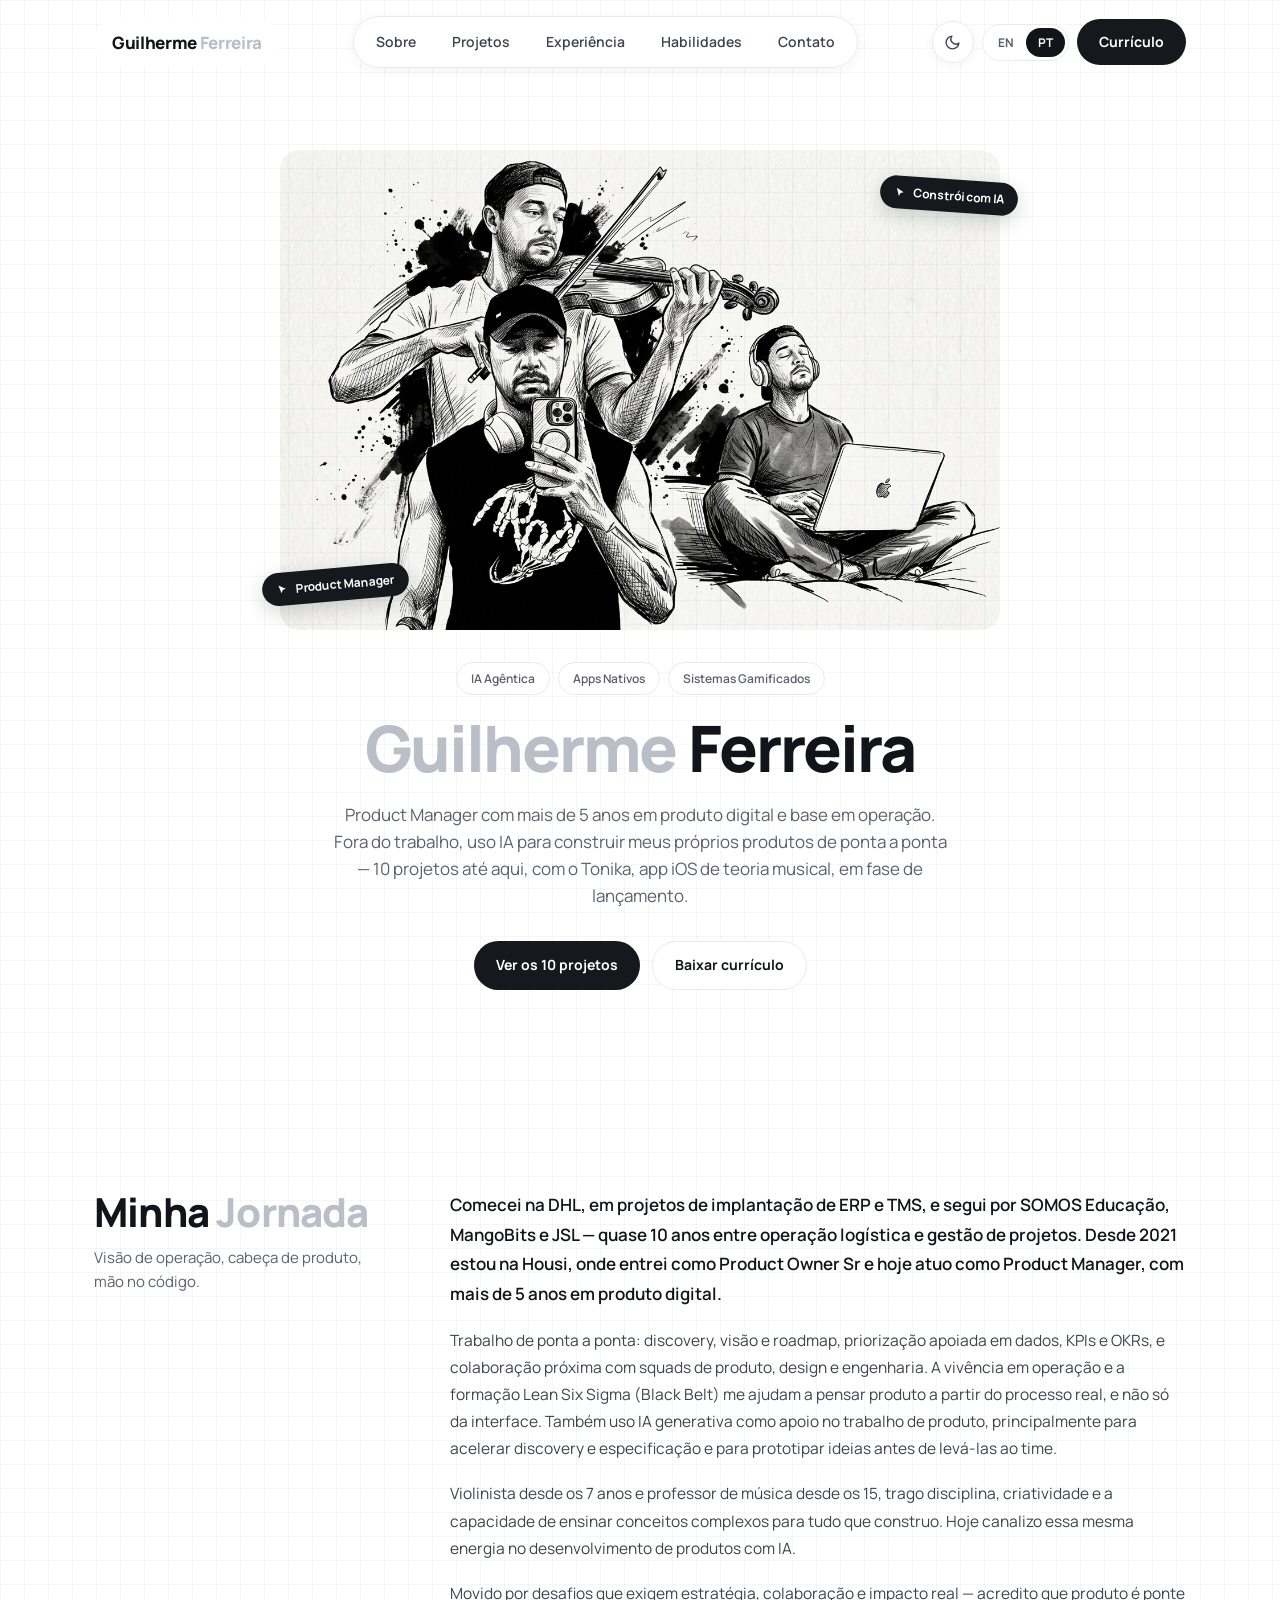
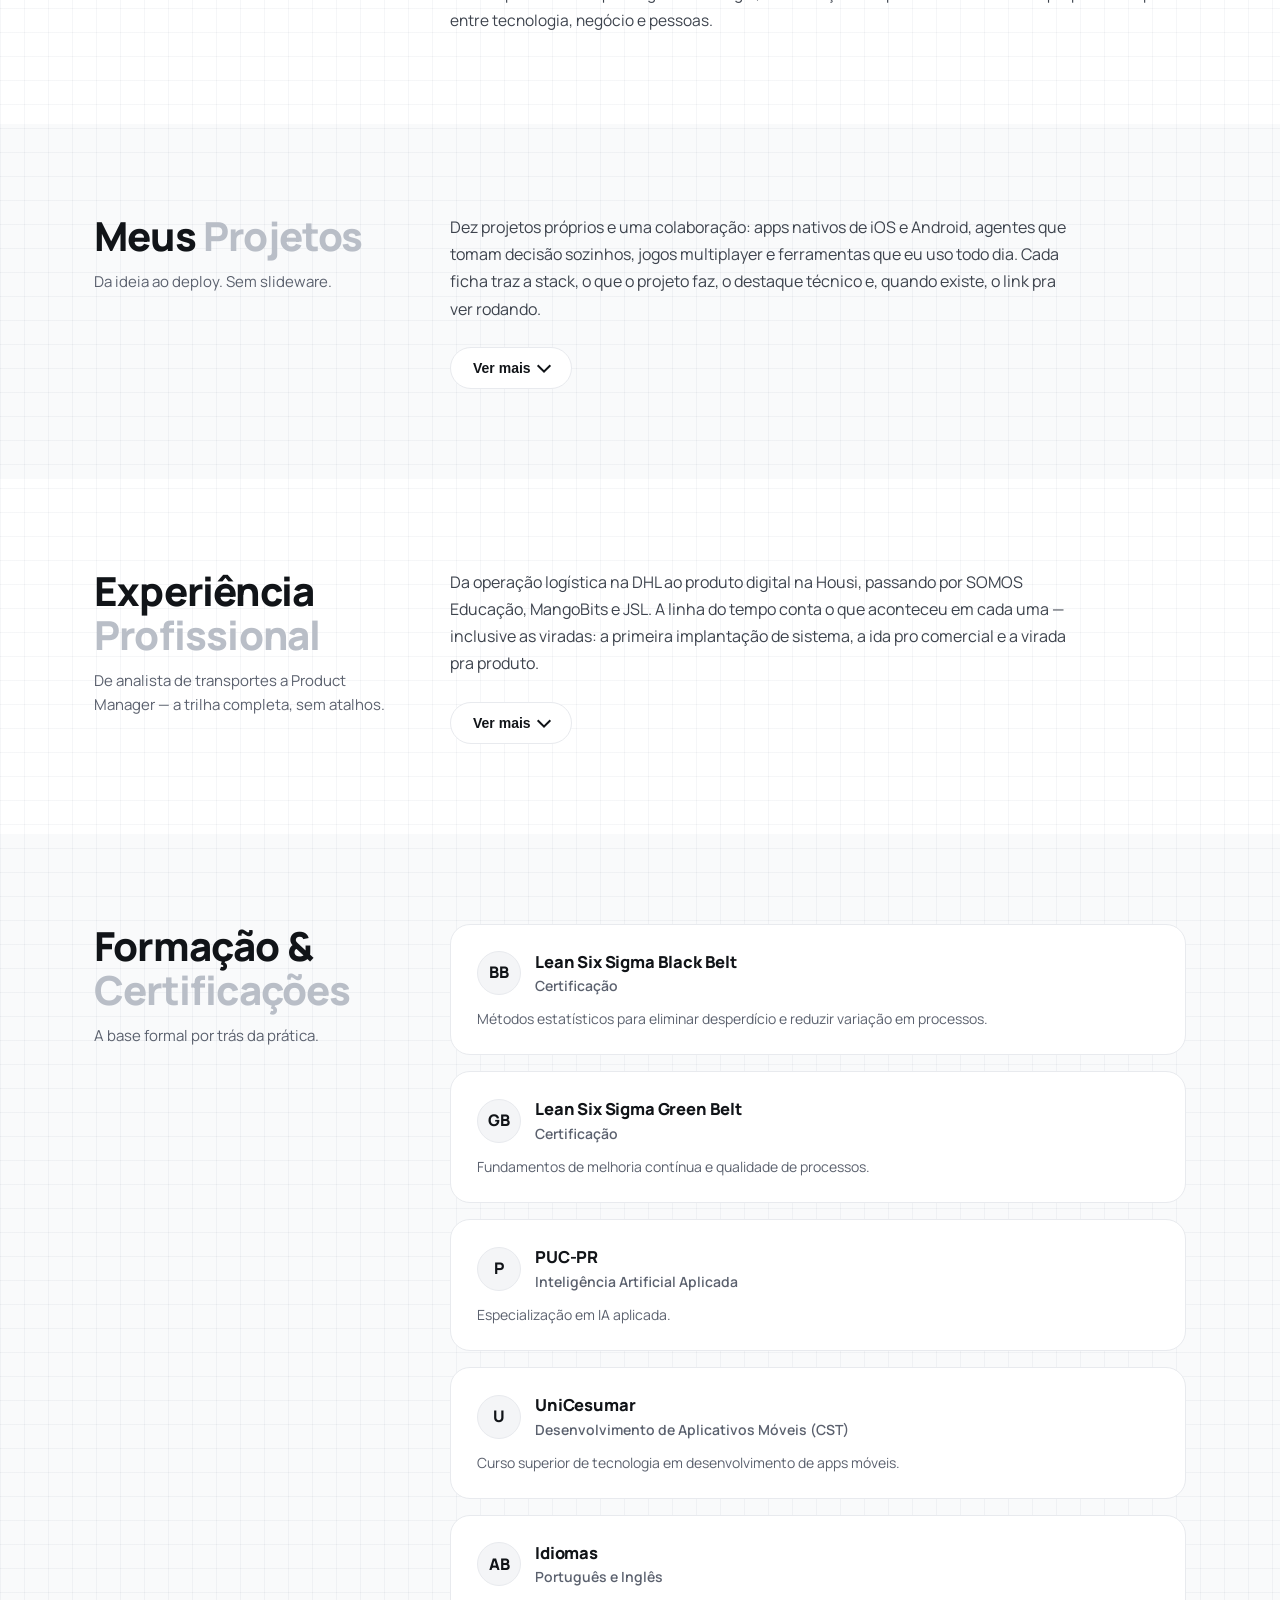
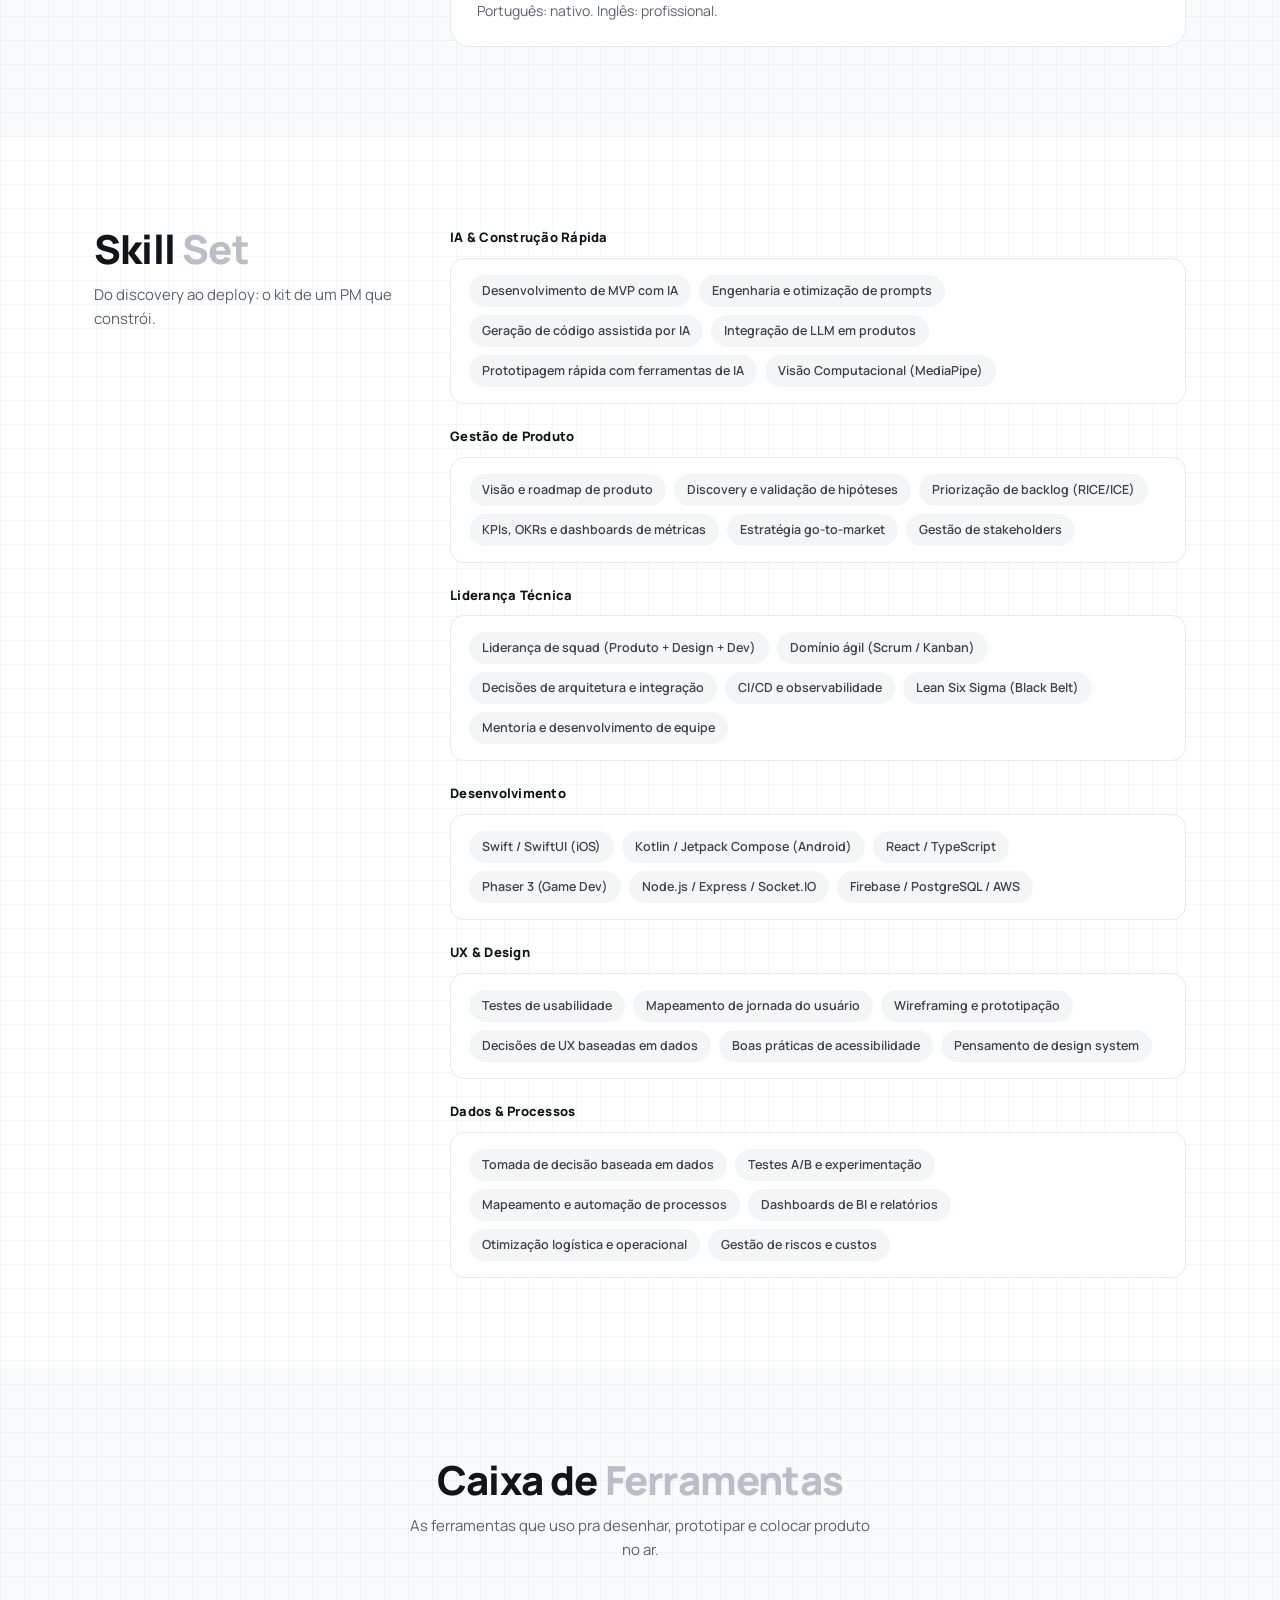
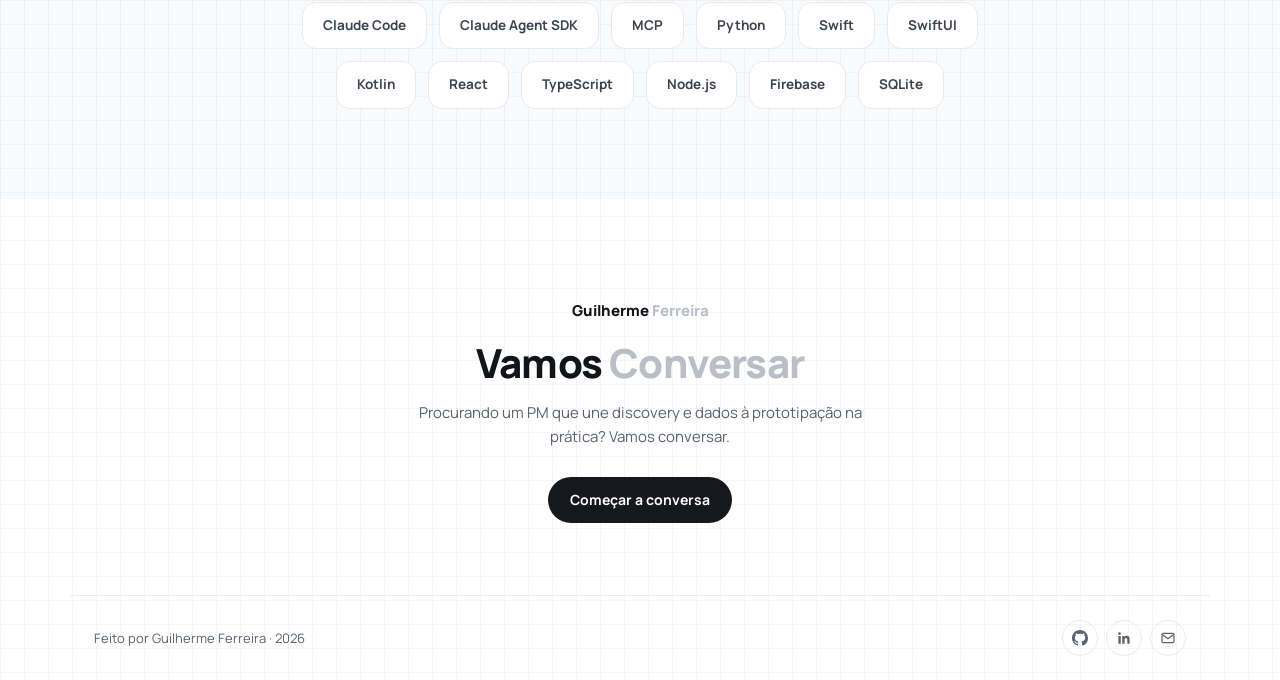
==== prototype-compacto.html @ 4521bf6a "proto: secoes compactas com titulo, texto e "ver mais" Substitui o prototipo de carrossel, que nao v" ====
<!DOCTYPE html>
<html lang="pt-BR">
<head>
  <meta charset="UTF-8">
  <meta name="viewport" content="width=device-width, initial-scale=1.0">
  <title>Guilherme Ferreira — protótipo compacto</title>
  <meta name="description" content="Portfólio de Guilherme Ferreira, Product Manager com mais de 5 anos em produto digital. Projetos próprios construídos com IA: apps nativos, agentes e sistemas gamificados.">
  <meta name="author" content="Guilherme Ferreira">
  <meta name="theme-color" content="#ffffff">
  <link rel="canonical" href="https://gchapolin.github.io/portfolio/">
  <link rel="icon" type="image/svg+xml" href="assets/favicon.svg">

  <!-- Open Graph / LinkedIn / WhatsApp -->
  <meta property="og:type" content="website">
  <meta property="og:site_name" content="Guilherme Ferreira">
  <meta property="og:url" content="https://gchapolin.github.io/portfolio/">
  <meta property="og:title" content="Guilherme Ferreira — Product Manager que constrói">
  <meta property="og:description" content="Mais de 5 anos em produto digital e base em operação. 10 projetos próprios construídos de ponta a ponta com IA — apps nativos, agentes e sistemas gamificados.">
  <meta property="og:image" content="https://gchapolin.github.io/portfolio/assets/og-image.png">
  <meta property="og:image:width" content="1200">
  <meta property="og:image:height" content="630">
  <meta property="og:image:alt" content="Guilherme Ferreira — Product Manager. IA Agêntica, Apps Nativos, Sistemas Gamificados.">
  <meta property="og:locale" content="pt_BR">
  <meta property="og:locale:alternate" content="en_US">

  <!-- Twitter / X -->
  <meta name="twitter:card" content="summary_large_image">
  <meta name="twitter:title" content="Guilherme Ferreira — Product Manager que constrói">
  <meta name="twitter:description" content="Mais de 5 anos em produto digital e base em operação. 10 projetos próprios construídos de ponta a ponta com IA.">
  <meta name="twitter:image" content="https://gchapolin.github.io/portfolio/assets/og-image.png">
  <link rel="preconnect" href="https://fonts.googleapis.com">
  <link rel="preconnect" href="https://fonts.gstatic.com" crossorigin>
  <link href="https://fonts.googleapis.com/css2?family=Manrope:wght@400..800&display=swap" rel="stylesheet">
  <script>
    // define o tema antes da primeira pintura pra nao piscar branco
    (function () {
      var mode = 'light';
      try {
        var saved = localStorage.getItem('gf-theme');
        mode = saved || (window.matchMedia('(prefers-color-scheme: dark)').matches ? 'dark' : 'light');
      } catch (e) {}
      document.documentElement.setAttribute('data-theme', mode);
    })();
  </script>

  <style>
    /* ============================================================
       DIGITAL RESUME — clean/minimal, duotone headings, grid bg
       ============================================================ */
    :root {
      --ink: #111418;
      --ink-soft: #3d434d;
      --gray: #5b616e;
      --gray-light: #b9bec7;
      --border: #e8eaee;
      --chip-bg: #f4f5f7;
      --bg: #ffffff;
      --bg-alt: #fafbfc;
      --pill-dark: #16181d;
      --ok: #2f9e63;
      --warn: #d99a2b;
      --muted-dot: #9aa0ab;
      --surface: #ffffff;
      --border-strong: #d5d8de;
      --glass: rgba(255, 255, 255, 0.92);
      --glass-soft: rgba(255, 255, 255, 0.90);
      --glass-strong: rgba(255, 255, 255, 0.99);
      --on-pill: #ffffff;
      --pill-dark-hover: #2a2e36;
      --grid-size: 24px;
      --grid-line: rgba(31, 51, 92, 0.045);
      --section-wash: rgba(31, 51, 92, 0.022);
      --thumb-from: #f4f5f7;
      --thumb-to: #e8eaee;
      --thumb-letter: rgba(17, 20, 24, 0.07);
      --overlay: rgba(17, 20, 24, 0.45);
      --shadow-nav: 0 2px 12px rgba(17, 20, 24, 0.05);
      --shadow-card: 0 14px 40px rgba(17, 20, 24, 0.08);
      --shadow-pop: 0 16px 40px rgba(17, 20, 24, 0.12);
      --shadow-tag: 0 6px 20px rgba(17, 20, 24, 0.18);
      --radius: 14px;
      --radius-lg: 20px;
      --maxw: 1140px;
      --font: 'Manrope', ui-sans-serif, system-ui, -apple-system, BlinkMacSystemFont, "Segoe UI", Roboto, sans-serif;
    }

    :root[data-theme="dark"] {
      --ink: #eef1f5;
      --ink-soft: #c2c8d1;
      --gray: #8f96a2;
      --gray-light: #565d69;
      --border: #272b33;
      --border-strong: #3a3f49;
      --chip-bg: #1c2027;
      --bg: #0e1013;
      --bg-alt: #121418;
      --surface: #16191e;
      --pill-dark: #eef1f5;
      --pill-dark-hover: #ffffff;
      --on-pill: #0e1013;
      --glass: rgba(22, 25, 30, 0.92);
      --glass-soft: rgba(22, 25, 30, 0.90);
      --glass-strong: rgba(22, 25, 30, 0.99);
      --grid-line: rgba(255, 255, 255, 0.032);
      --section-wash: rgba(255, 255, 255, 0.022);
      --thumb-from: #1c2027;
      --thumb-to: #15181d;
      --thumb-letter: rgba(255, 255, 255, 0.06);
      --muted-dot: #6b727e;
      --ok: #47b97e;
      --warn: #e2ab4c;
      --overlay: rgba(0, 0, 0, 0.66);
      --shadow-nav: 0 2px 12px rgba(0, 0, 0, 0.5);
      --shadow-card: 0 14px 40px rgba(0, 0, 0, 0.45);
      --shadow-pop: 0 16px 40px rgba(0, 0, 0, 0.55);
      --shadow-tag: 0 6px 20px rgba(0, 0, 0, 0.5);
      color-scheme: dark;
    }

    * { margin: 0; padding: 0; box-sizing: border-box; }
    html { scroll-behavior: smooth; }
    section[id] { scroll-margin-top: 96px; }

    body {
      font-family: var(--font);
      transition: background-color 0.3s ease, color 0.3s ease;
      font-size: 16px;
      line-height: 1.6;
      color: var(--ink);
      background-color: var(--bg);
      background-image:
        linear-gradient(to right, var(--grid-line) 1px, transparent 1px),
        linear-gradient(to bottom, var(--grid-line) 1px, transparent 1px);
      background-size: var(--grid-size) var(--grid-size);
      -webkit-font-smoothing: antialiased;
    }
    img { max-width: 100%; display: block; }

    a, button { transition: color 0.2s ease, background-color 0.2s ease, border-color 0.2s ease, transform 0.2s ease, box-shadow 0.2s ease; }
    :focus-visible { outline: 2px solid var(--ink); outline-offset: 2px; }
    @media (prefers-reduced-motion: reduce) {
      *, *::before, *::after { animation: none !important; transition: none !important; }
      html { scroll-behavior: auto; }
    }

    .wrap { max-width: var(--maxw); margin: 0 auto; padding: 0 24px; }

    /* ---------- Entrada ao rolar ---------- */
    .reveal {
      opacity: 0;
      transform: translateY(16px);
      transition: opacity 0.6s cubic-bezier(0.22, 0.61, 0.36, 1),
                  transform 0.6s cubic-bezier(0.22, 0.61, 0.36, 1);
      transition-delay: var(--reveal-delay, 0ms);
    }
    .reveal.in { opacity: 1; transform: none; }
    @media (prefers-reduced-motion: reduce) {
      .reveal { opacity: 1; transform: none; }
    }

    /* ---------- Duotone headings ---------- */
    .h2 {
      font-size: 40px;
      font-weight: 800;
      line-height: 1.1;
      letter-spacing: -0.02em;
    }
    .h2 .a { color: var(--ink); }
    .h2 .b { color: var(--gray-light); }
    .section-sub {
      color: var(--gray);
      font-size: 15px;
      margin-top: 12px;
      max-width: 300px;
    }

    /* ---------- Floating pill nav ---------- */
    .nav {
      position: fixed;
      top: 16px;
      left: 0;
      right: 0;
      z-index: 50;
      pointer-events: none;
    }
    .nav__inner {
      max-width: var(--maxw);
      margin: 0 auto;
      padding: 0 24px;
      display: flex;
      align-items: center;
      justify-content: space-between;
      gap: 16px;
    }
    .nav__inner > * { pointer-events: auto; }
    .nav__logo {
      font-weight: 800;
      font-size: 17px;
      letter-spacing: -0.02em;
      color: var(--ink);
      text-decoration: none;
      background: var(--glass-soft);
      backdrop-filter: blur(8px);
      -webkit-backdrop-filter: blur(8px);
      border-radius: 999px;
      padding: 10px 18px;
    }
    .nav__logo span { color: var(--gray-light); }
    .nav__links {
      display: flex;
      gap: 4px;
      background: var(--glass);
      backdrop-filter: blur(8px);
      -webkit-backdrop-filter: blur(8px);
      border: 1px solid var(--border);
      border-radius: 999px;
      padding: 6px;
      box-shadow: var(--shadow-nav);
    }
    .nav__links a {
      color: var(--ink-soft);
      font-size: 14px;
      font-weight: 600;
      text-decoration: none;
      padding: 8px 16px;
      border-radius: 999px;
    }
    .nav__links a:hover { color: var(--ink); }
    .nav__links a.active { background: var(--chip-bg); color: var(--ink); }
    .nav__panel a.active { background: var(--chip-bg); }
    .nav__actions { display: flex; align-items: center; gap: 8px; }

    .theme-toggle {
      width: 42px;
      height: 42px;
      flex: none;
      display: grid;
      place-items: center;
      padding: 0;
      color: var(--ink-soft);
      background: var(--glass);
      backdrop-filter: blur(8px);
      -webkit-backdrop-filter: blur(8px);
      border: 1px solid var(--border);
      border-radius: 999px;
      box-shadow: var(--shadow-nav);
      cursor: pointer;
    }
    .theme-toggle:hover { color: var(--ink); border-color: var(--border-strong); }
    .theme-toggle svg { width: 17px; height: 17px; }
    .theme-toggle__sun { display: none; }
    :root[data-theme="dark"] .theme-toggle__sun { display: block; }
    :root[data-theme="dark"] .theme-toggle__moon { display: none; }

    .nav__panel-foot {
      display: none;
      align-items: center;
      justify-content: space-between;
      gap: 10px;
      margin-top: 8px;
      padding: 10px 8px 2px;
      border-top: 1px solid var(--border);
    }
    .nav__panel-foot .theme-toggle { box-shadow: none; }

    /* Burger + painel mobile */
    .nav__burger {
      display: none;
      width: 42px;
      height: 42px;
      flex: none;
      place-items: center;
      align-content: center;
      padding: 0;
      background: var(--glass);
      backdrop-filter: blur(8px);
      -webkit-backdrop-filter: blur(8px);
      border: 1px solid var(--border);
      border-radius: 999px;
      box-shadow: var(--shadow-nav);
      cursor: pointer;
    }
    .nav__burger span {
      display: block;
      width: 16px;
      height: 2px;
      border-radius: 2px;
      background: var(--ink);
      transition: transform 0.25s ease, opacity 0.18s ease;
    }
    .nav__burger span + span { margin-top: 4px; }
    .nav__burger[aria-expanded="true"] span:nth-child(1) { transform: translateY(6px) rotate(45deg); }
    .nav__burger[aria-expanded="true"] span:nth-child(2) { opacity: 0; }
    .nav__burger[aria-expanded="true"] span:nth-child(3) { transform: translateY(-6px) rotate(-45deg); }

    .nav__panel {
      display: none;
      flex-direction: column;
      pointer-events: auto;
      width: calc(100% - 48px);
      max-width: 320px;
      margin: 10px 24px 0 auto;
      padding: 8px;
      background: var(--glass-strong);
      backdrop-filter: blur(16px);
      -webkit-backdrop-filter: blur(16px);
      border: 1px solid var(--border);
      border-radius: var(--radius-lg);
      box-shadow: var(--shadow-pop);
    }
    .nav__panel.open { display: flex; animation: panelIn 0.22s ease; }
    @keyframes panelIn {
      from { opacity: 0; transform: translateY(-8px); }
      to { opacity: 1; transform: none; }
    }
    .nav__panel a {
      color: var(--ink);
      font-size: 15px;
      font-weight: 700;
      text-decoration: none;
      padding: 12px 16px;
      border-radius: 12px;
    }
    .nav__panel a:hover, .nav__panel a:focus-visible { background: var(--chip-bg); }
    .nav__panel-cv {
      margin-top: 6px;
      text-align: center;
      background: var(--pill-dark);
      color: var(--on-pill) !important;
      border-radius: 999px !important;
    }
    .nav__panel-cv:hover { background: var(--pill-dark-hover) !important; }
    /* acima de 560px o pill "Curriculo" ja aparece na nav, entao some do painel */
    @media (min-width: 561px) { .nav__panel-cv { display: none; } }
    .lang-toggle {
      display: flex;
      background: var(--glass);
      border: 1px solid var(--border);
      border-radius: 999px;
      padding: 3px;
    }
    .lang-toggle button {
      font-family: var(--font);
      font-size: 12px;
      font-weight: 700;
      color: var(--gray);
      background: transparent;
      border: none;
      border-radius: 999px;
      padding: 6px 12px;
      cursor: pointer;
    }
    .lang-toggle button.active { background: var(--ink); color: var(--on-pill); }
    .btn-dark {
      display: inline-flex;
      align-items: center;
      gap: 8px;
      background: var(--pill-dark);
      color: var(--on-pill);
      font-size: 14px;
      font-weight: 700;
      border: none;
      border-radius: 999px;
      padding: 12px 22px;
      text-decoration: none;
      cursor: pointer;
    }
    .btn-dark:hover { background: var(--pill-dark-hover); }
    .btn-line {
      display: inline-flex;
      align-items: center;
      gap: 8px;
      background: var(--surface);
      color: var(--ink);
      font-size: 14px;
      font-weight: 700;
      border: 1px solid var(--border);
      border-radius: 999px;
      padding: 12px 22px;
      text-decoration: none;
      cursor: pointer;
    }
    .btn-line:hover { border-color: var(--ink); }

    /* ---------- Hero ---------- */
    .hero {
      position: relative;
      padding: 150px 24px 110px;
      text-align: center;
      overflow: hidden;
    }
    .hero > * { position: relative; }
    .hero__stage {
      position: relative;
      width: min(720px, 100%);
      margin: 0 auto 32px;
    }
    .hero__art {
      width: 100%;
      height: auto;
      border-radius: var(--radius-lg);
      /* o papel creme do desenho some no multiply e o quadriculado
         atravessa, como se tivesse sido desenhado na propria pagina */
      mix-blend-mode: multiply;
    }
    :root[data-theme="dark"] .hero__art {
      /* no escuro nao da pra inverter: a ilustracao tem rostos e o negativo
         deforma as feicoes. Fica como uma estampa clara apoiada na pagina,
         so um pouco abaixada pra nao estourar contra o fundo */
      mix-blend-mode: normal;
      filter: brightness(0.88) contrast(1.02);
      box-shadow: var(--shadow-card);
    }
    .cursor-tag {
      position: absolute;
      display: inline-flex;
      align-items: center;
      gap: 7px;
      background: var(--pill-dark);
      color: var(--on-pill);
      font-size: 12px;
      font-weight: 700;
      border-radius: 999px;
      padding: 7px 14px;
      white-space: nowrap;
      box-shadow: var(--shadow-tag);
    }
    .cursor-tag svg { width: 12px; height: 12px; flex: none; }
    .cursor-tag--l { left: -18px; bottom: 6%; transform: rotate(-5deg); }
    .cursor-tag--r { right: -18px; top: 6%; transform: rotate(4deg); }
    .hero__chips {
      display: flex;
      justify-content: center;
      gap: 8px;
      flex-wrap: wrap;
      margin-bottom: 20px;
    }
    .chip {
      display: inline-block;
      background: var(--surface);
      border: 1px solid var(--border);
      border-radius: 999px;
      color: var(--gray);
      font-size: 12px;
      font-weight: 600;
      padding: 6px 14px;
    }
    .hero__title {
      font-size: 64px;
      font-weight: 800;
      line-height: 1.02;
      letter-spacing: -0.03em;
      margin-bottom: 20px;
    }
    .hero__title .muted { color: var(--gray-light); }
    .hero__sub {
      max-width: 620px;
      margin: 0 auto 32px;
      color: var(--gray);
      font-size: 17px;
      line-height: 1.6;
    }
    .hero__ctas { display: flex; justify-content: center; gap: 12px; flex-wrap: wrap; }

    /* ---------- Section layout: heading left, content right ---------- */
    .section { padding: 90px 0; }
    .section--alt { background: var(--section-wash); }
    .split {
      display: grid;
      grid-template-columns: 300px 1fr;
      gap: 56px;
      align-items: start;
    }
    .split__head { position: sticky; top: 110px; }

    /* ---------- Journey ---------- */
    .journey p { color: var(--ink-soft); font-size: 15.5px; line-height: 1.75; margin-bottom: 18px; }
    .journey p:last-child { margin-bottom: 0; }
    .journey p:first-child { font-size: 17px; color: var(--ink); font-weight: 600; }

    /* ---------- Secao compacta: texto + botao ---------- */
    .teaser {
      font-size: 16px;
      line-height: 1.7;
      color: var(--ink-soft);
      max-width: 62ch;
      margin-bottom: 24px;
    }
    .more-btn::after {
      content: "";
      width: 8px;
      height: 8px;
      border-right: 2px solid currentColor;
      border-bottom: 2px solid currentColor;
      transform: translateY(-2px) rotate(45deg);
      transition: transform 0.25s ease;
    }
    .more-btn[aria-expanded="true"]::after { transform: translateY(1px) rotate(-135deg); }
    [hidden] { display: none !important; }
    .more { margin-top: 28px; }

    /* ---------- Projects ---------- */
    .tabs {
      display: flex;
      gap: 8px;
      flex-wrap: wrap;
      margin-bottom: 28px;
    }
    .tabs button {
      font-family: var(--font);
      font-size: 13px;
      font-weight: 700;
      color: var(--gray);
      background: var(--surface);
      border: 1px solid var(--border);
      border-radius: 999px;
      padding: 9px 18px;
      cursor: pointer;
      white-space: nowrap;
    }
    .tabs button:hover { border-color: var(--ink); color: var(--ink); }
    .tabs button.active { background: var(--ink); border-color: var(--ink); color: var(--on-pill); }

    .cards {
      display: grid;
      grid-template-columns: 1fr 1fr;
      gap: 20px;
    }
    .card {
      background: var(--surface);
      border: 1px solid var(--border);
      border-radius: var(--radius-lg);
      overflow: hidden;
      cursor: pointer;
      transition: transform 0.2s ease, box-shadow 0.2s ease, border-color 0.2s ease;
    }
    .card:hover, .card:focus-visible {
      transform: translateY(-3px);
      border-color: var(--border-strong);
      box-shadow: var(--shadow-card);
      outline: none;
    }
    .card__thumb {
      position: relative;
      height: 120px;
      background: linear-gradient(135deg, var(--thumb-from) 0%, var(--thumb-to) 100%);
      display: grid;
      place-items: center;
      overflow: hidden;
    }
    .card__thumb-letter {
      position: relative;
      transition: transform 0.35s cubic-bezier(0.22, 0.61, 0.36, 1);
      font-size: 84px;
      font-weight: 800;
      letter-spacing: -0.04em;
      color: var(--thumb-letter);
      user-select: none;
    }
    .card__status {
      position: absolute;
      top: 14px;
      right: 14px;
      display: inline-flex;
      align-items: center;
      gap: 6px;
      background: var(--surface);
      border: 1px solid var(--border);
      border-radius: 999px;
      font-size: 11px;
      font-weight: 700;
      letter-spacing: 0.04em;
      text-transform: uppercase;
      color: var(--gray);
      padding: 4px 11px;
    }
    .card__status::before {
      content: "";
      width: 7px;
      height: 7px;
      border-radius: 50%;
      background: var(--muted-dot);
    }
    .card__status--production::before { background: var(--ok); }
    .card__status--beta::before, .card__status--mvp::before { background: var(--warn); }
    .card__status--launch::before { background: var(--ok); }
    .card__collab {
      position: absolute;
      top: 14px;
      left: 14px;
      background: var(--pill-dark);
      color: var(--on-pill);
      border-radius: 999px;
      font-size: 11px;
      font-weight: 700;
      letter-spacing: 0.04em;
      text-transform: uppercase;
      padding: 5px 12px;
    }
    .card__body { padding: 22px 24px 24px; }
    .card__name { font-size: 19px; font-weight: 800; letter-spacing: -0.015em; margin-bottom: 6px; }
    .card__tagline { color: var(--gray); font-size: 14px; line-height: 1.55; margin-bottom: 14px; }
    .card__meta { display: flex; flex-wrap: wrap; gap: 6px; margin-bottom: 16px; }
    .card__meta span {
      font-size: 11.5px;
      font-weight: 600;
      color: var(--gray);
      background: var(--chip-bg);
      border-radius: 999px;
      padding: 4px 11px;
    }
    .card__link {
      font-size: 14px;
      font-weight: 700;
      color: var(--ink);
      text-decoration: none;
    }
    .card__link::after {
      content: "\2192";
      display: inline-block;
      margin-left: 6px;
      transition: transform 0.25s ease;
    }
    .card:hover .card__link::after,
    .card:focus-visible .card__link::after { transform: translateX(4px); }
    .card:hover .card__thumb-letter,
    .card:focus-visible .card__thumb-letter { transform: scale(1.07) translateY(-2px); }

    /* ---------- Work history / education cards ---------- */
    .stack { display: flex; flex-direction: column; gap: 16px; }
    .xp {
      background: var(--surface);
      border: 1px solid var(--border);
      border-radius: var(--radius-lg);
      padding: 24px 26px;
    }
    .xp__head { display: flex; align-items: center; gap: 14px; margin-bottom: 10px; }
    .xp__logo {
      width: 44px;
      height: 44px;
      flex: none;
      border-radius: 50%;
      border: 1px solid var(--border);
      background: var(--chip-bg);
      display: grid;
      place-items: center;
      font-size: 16px;
      font-weight: 800;
      color: var(--ink);
    }
    .xp__name { font-size: 16.5px; font-weight: 800; letter-spacing: -0.01em; }
    .xp__role { font-size: 14px; color: var(--gray); font-weight: 600; }
    .xp__period { font-size: 13px; font-weight: 700; color: var(--ink-soft); margin-bottom: 8px; }
    .xp__desc { font-size: 14px; color: var(--gray); line-height: 1.65; margin-bottom: 14px; }
    .xp__chips { display: flex; flex-wrap: wrap; gap: 6px; }
    .xp__chips span {
      font-size: 11.5px;
      font-weight: 600;
      color: var(--gray);
      background: var(--chip-bg);
      border-radius: 999px;
      padding: 4px 11px;
    }
    .xp__chips span.now { background: var(--ink); color: var(--on-pill); }

    /* ---------- Linha do tempo (experiencia) ---------- */
    .timeline { position: relative; }
    .tl { position: relative; padding-left: 64px; padding-bottom: 18px; }
    .tl:last-child { padding-bottom: 0; }
    .tl::before {
      content: "";
      position: absolute;
      left: 21px;
      top: 10px;
      bottom: 0;
      width: 2px;
      background: var(--border);
    }
    .tl:last-child::before { display: none; }
    .tl__dot {
      position: absolute;
      left: 0;
      top: 0;
      z-index: 1;
      width: 44px;
      height: 44px;
      border-radius: 50%;
      border: 1px solid var(--border);
      background: var(--chip-bg);
      display: grid;
      place-items: center;
      font-size: 15px;
      font-weight: 800;
      color: var(--ink);
    }
    .tl--current .tl__dot {
      background: var(--ink);
      border-color: var(--ink);
      color: var(--on-pill);
    }
    .tl__card {
      background: var(--surface);
      border: 1px solid var(--border);
      border-radius: var(--radius-lg);
      padding: 20px 24px 22px;
    }
    .tl__period {
      font-size: 11.5px;
      font-weight: 800;
      letter-spacing: 0.07em;
      text-transform: uppercase;
      color: var(--gray);
      margin-bottom: 8px;
    }
    .tl__name { font-size: 17px; font-weight: 800; letter-spacing: -0.01em; }
    .tl__role { font-size: 14px; font-weight: 600; color: var(--gray); margin-bottom: 12px; }
    .tl__desc { font-size: 14px; line-height: 1.7; color: var(--ink-soft); margin-bottom: 14px; }
    .tl__chips { display: flex; flex-wrap: wrap; gap: 6px; }
    .tl__chips span {
      font-size: 11.5px;
      font-weight: 600;
      color: var(--gray);
      background: var(--chip-bg);
      border-radius: 999px;
      padding: 4px 11px;
    }
    .tl__chips span.now { background: var(--ink); color: var(--on-pill); }

    /* ---------- Skills ---------- */
    .skill-group { margin-bottom: 22px; }
    .skill-group:last-child { margin-bottom: 0; }
    .skill-group__label { font-size: 13px; font-weight: 800; letter-spacing: 0.02em; margin-bottom: 10px; }
    .skill-group__box {
      background: var(--surface);
      border: 1px solid var(--border);
      border-radius: var(--radius);
      padding: 16px 18px;
      display: flex;
      flex-wrap: wrap;
      gap: 8px;
    }
    .skill-group__box span {
      font-size: 12.5px;
      font-weight: 600;
      color: var(--ink-soft);
      background: var(--chip-bg);
      border-radius: 999px;
      padding: 6px 13px;
      cursor: default;
    }

    /* ---------- Toolbox ---------- */
    .toolbox { text-align: center; }
    .toolbox .h2 { margin-bottom: 12px; }
    .toolbox__sub { color: var(--gray); font-size: 15px; max-width: 460px; margin: 0 auto 40px; }
    .toolbox__grid {
      display: flex;
      flex-wrap: wrap;
      justify-content: center;
      gap: 12px;
      max-width: 760px;
      margin: 0 auto;
    }
    .tool {
      background: var(--surface);
      border: 1px solid var(--border);
      border-radius: var(--radius);
      padding: 12px 20px;
      font-size: 13.5px;
      font-weight: 700;
      color: var(--ink-soft);
      transition: transform 0.2s ease, border-color 0.2s ease;
    }
    .tool:hover { transform: translateY(-2px); border-color: var(--ink); }

    /* ---------- Connect / footer ---------- */
    .connect {
      text-align: center;
      padding: 100px 24px 0;
    }
    .connect__logo { font-weight: 800; font-size: 15px; margin-bottom: 18px; }
    .connect__logo span { color: var(--gray-light); }
    .connect .h2 { margin-bottom: 16px; }
    .connect__sub { color: var(--gray); font-size: 15px; max-width: 480px; margin: 0 auto 28px; }
    .footer {
      max-width: var(--maxw);
      margin: 72px auto 0;
      padding: 24px;
      border-top: 1px solid var(--border);
      display: flex;
      align-items: center;
      justify-content: space-between;
      gap: 16px;
      flex-wrap: wrap;
    }
    .footer__legal { color: var(--gray); font-size: 13px; }
    .footer__social { display: flex; gap: 8px; }
    .footer__social a {
      width: 36px;
      height: 36px;
      display: grid;
      place-items: center;
      border: 1px solid var(--border);
      border-radius: 50%;
      color: var(--gray);
    }
    .footer__social a:hover { color: var(--ink); border-color: var(--ink); }
    .footer__social svg { width: 16px; height: 16px; }

    /* ---------- Modal ---------- */
    .modal-overlay {
      position: fixed;
      inset: 0;
      background: var(--overlay);
      backdrop-filter: blur(4px);
      -webkit-backdrop-filter: blur(4px);
      display: none;
      align-items: flex-start;
      justify-content: center;
      padding: 48px 16px;
      overflow-y: auto;
      z-index: 100;
    }
    .modal-overlay.open { display: flex; }
    .modal {
      background: var(--surface);
      border-radius: var(--radius-lg);
      max-width: 760px;
      width: 100%;
      padding: 40px;
    }
    .modal__close {
      background: transparent;
      border: none;
      font-family: var(--font);
      font-size: 14px;
      font-weight: 700;
      color: var(--gray);
      cursor: pointer;
      margin-bottom: 24px;
      padding: 0;
    }
    .modal__close:hover { color: var(--ink); }
    .modal__header { display: flex; align-items: center; gap: 12px; flex-wrap: wrap; margin-bottom: 8px; }
    .modal__name { font-size: 28px; font-weight: 800; letter-spacing: -0.02em; line-height: 1.1; }
    .modal__badge {
      display: inline-flex;
      align-items: center;
      gap: 6px;
      background: var(--surface);
      border: 1px solid var(--border);
      border-radius: 999px;
      font-size: 11px;
      font-weight: 700;
      letter-spacing: 0.04em;
      text-transform: uppercase;
      color: var(--gray);
      padding: 4px 11px;
    }
    .modal__badge--dark { background: var(--pill-dark); border-color: var(--pill-dark); color: var(--on-pill); }
    .modal__tagline { color: var(--gray); font-size: 15px; margin-bottom: 24px; line-height: 1.55; }
    .modal__section-title {
      font-size: 12px;
      font-weight: 800;
      letter-spacing: 0.08em;
      text-transform: uppercase;
      color: var(--gray-light);
      margin: 24px 0 12px;
    }
    .modal__desc { font-size: 14.5px; line-height: 1.7; color: var(--ink-soft); }
    .modal__tech { display: flex; flex-wrap: wrap; gap: 8px; }
    .modal__tech span {
      font-size: 12.5px;
      font-weight: 600;
      color: var(--ink-soft);
      background: var(--chip-bg);
      border-radius: 999px;
      padding: 5px 13px;
    }
    .modal__features { list-style: none; }
    .modal__features li {
      padding: 9px 0 9px 22px;
      position: relative;
      font-size: 14px;
      line-height: 1.55;
      color: var(--ink-soft);
      border-top: 1px solid var(--bg-alt);
    }
    .modal__features li:first-child { border-top: none; }
    .modal__features li::before {
      content: "";
      position: absolute;
      left: 3px;
      top: 16px;
      width: 7px;
      height: 7px;
      border-radius: 50%;
      background: var(--ink);
    }
    .modal__highlight {
      background: var(--bg-alt);
      border: 1px solid var(--border);
      border-radius: var(--radius);
      padding: 16px 18px;
      font-size: 13.5px;
      line-height: 1.65;
      color: var(--ink-soft);
    }
    .modal__shots { display: flex; gap: 12px; overflow-x: auto; padding-bottom: 8px; }
    .modal__shots figure { flex: 0 0 150px; }
    .modal__shots img { border-radius: 10px; border: 1px solid var(--border); }
    .modal__shots figcaption { font-size: 11px; color: var(--gray); margin-top: 6px; line-height: 1.4; }
    .modal__sub { border: 1px solid var(--border); border-radius: var(--radius); padding: 12px 16px; margin-bottom: 8px; }
    .modal__sub-head { display: flex; justify-content: space-between; gap: 8px; font-size: 14px; margin-bottom: 4px; }
    .modal__sub-head strong { font-weight: 800; }
    .modal__sub-head span { color: var(--gray); font-size: 12px; }
    .modal__sub p { font-size: 13.5px; color: var(--gray); line-height: 1.55; }
    .modal__links { display: flex; gap: 12px; margin-top: 28px; flex-wrap: wrap; }
    .modal__private { color: var(--gray); font-size: 13px; align-self: center; }

    /* ---------- Responsive ---------- */
    @media (max-width: 1080px) {
      .cursor-tag--l { left: -8px; }
      .cursor-tag--r { right: -8px; }
    }
    @media (max-width: 900px) {
      .nav__links { display: none; }
      .nav__burger { display: grid; }
      .hero { padding-top: 120px; }
      .hero__title { font-size: 42px; }
      .h2 { font-size: 32px; }
      .split { grid-template-columns: 1fr; gap: 32px; }
      .split__head { position: static; }
      .section-sub { max-width: none; }
      .cards { grid-template-columns: 1fr; }
      /* no mobile as tags ocupavam quase metade da largura do desenho
         e caiam por cima das figuras */
      .cursor-tag { font-size: 10.5px; padding: 5px 11px; gap: 5px; }
      .cursor-tag svg { width: 10px; height: 10px; }
      .cursor-tag--l { left: -4px; bottom: -10px; }
      .cursor-tag--r { right: -4px; top: -10px; }
    }
    @media (max-width: 560px) {
      .hero__title { font-size: 34px; }
      .footer { justify-content: center; text-align: center; }
      .nav__inner { gap: 8px; }
      .nav__logo { font-size: 15px; padding: 9px 14px; white-space: nowrap; }
      .tl { padding-left: 50px; }
      .tl::before { left: 17px; }
      .tl__dot { width: 36px; height: 36px; font-size: 13px; }
      .tl__card { padding: 18px 18px 20px; }
      .nav__cv,
      .nav__actions .lang-toggle,
      .nav__actions .theme-toggle { display: none; }
      .nav__panel-foot { display: flex; }
    }
  </style>
</head>
<body>

  <!-- Floating nav -->
  <nav class="nav" aria-label="Navegacao principal">
    <div class="nav__inner">
      <a href="#" class="nav__logo">Guilherme <span>Ferreira</span></a>
      <div class="nav__links">
        <a href="#journey" data-ui="navAbout"></a>
        <a href="#projects" data-ui="navProjects"></a>
        <a href="#work" data-ui="navExperience"></a>
        <a href="#skills" data-ui="navSkills"></a>
        <a href="#connect" data-ui="navContact"></a>
      </div>
      <div class="nav__actions">
        <button class="theme-toggle" type="button" aria-pressed="false" data-ui-label="themeToggle"><svg class="theme-toggle__sun" viewBox="0 0 24 24" fill="none" stroke="currentColor" stroke-width="2" stroke-linecap="round" aria-hidden="true"><circle cx="12" cy="12" r="4"/><path d="M12 2v2M12 20v2M4.9 4.9l1.4 1.4M17.7 17.7l1.4 1.4M2 12h2M20 12h2M4.9 19.1l1.4-1.4M17.7 6.3l1.4-1.4"/></svg><svg class="theme-toggle__moon" viewBox="0 0 24 24" fill="none" stroke="currentColor" stroke-width="2" stroke-linecap="round" stroke-linejoin="round" aria-hidden="true"><path d="M21 12.8A9 9 0 1111.2 3a7 7 0 009.8 9.8z"/></svg></button>
        <div class="lang-toggle">
          <button data-lang="en">EN</button>
          <button data-lang="pt" class="active">PT</button>
        </div>
        <a href="Guilherme Ferreira.pdf" download class="btn-dark nav__cv" data-ui="navDownload"></a>
        <button class="nav__burger" id="nav-burger" type="button" data-ui-label="menuToggle" aria-expanded="false" aria-controls="nav-panel">
          <span></span><span></span><span></span>
        </button>
      </div>
    </div>
    <div class="nav__panel" id="nav-panel">
      <a href="#journey" data-ui="navAbout"></a>
      <a href="#projects" data-ui="navProjects"></a>
      <a href="#work" data-ui="navExperience"></a>
      <a href="#skills" data-ui="navSkills"></a>
      <a href="#connect" data-ui="navContact"></a>
      <a href="Guilherme Ferreira.pdf" download class="nav__panel-cv" data-ui="navDownload"></a>
      <div class="nav__panel-foot">
        <div class="lang-toggle">
          <button data-lang="en">EN</button>
          <button data-lang="pt" class="active">PT</button>
        </div>
        <button class="theme-toggle" type="button" aria-pressed="false" data-ui-label="themeToggle"><svg class="theme-toggle__sun" viewBox="0 0 24 24" fill="none" stroke="currentColor" stroke-width="2" stroke-linecap="round" aria-hidden="true"><circle cx="12" cy="12" r="4"/><path d="M12 2v2M12 20v2M4.9 4.9l1.4 1.4M17.7 17.7l1.4 1.4M2 12h2M20 12h2M4.9 19.1l1.4-1.4M17.7 6.3l1.4-1.4"/></svg><svg class="theme-toggle__moon" viewBox="0 0 24 24" fill="none" stroke="currentColor" stroke-width="2" stroke-linecap="round" stroke-linejoin="round" aria-hidden="true"><path d="M21 12.8A9 9 0 1111.2 3a7 7 0 009.8 9.8z"/></svg></button>
      </div>
    </div>
  </nav>

  <!-- Hero -->
  <header class="hero">
    <div class="hero__stage">
      <img class="hero__art" src="assets/guilherme-ilustracao.jpg" width="1264" height="843" data-ui-alt="heroArtAlt" alt="">
      <span class="cursor-tag cursor-tag--l">
        <svg viewBox="0 0 24 24" fill="currentColor" aria-hidden="true"><path d="M5 3l14 8-6 2-3 6z"/></svg>
        <span data-ui="heroBadgeLeft"></span>
      </span>
      <span class="cursor-tag cursor-tag--r">
        <svg viewBox="0 0 24 24" fill="currentColor" aria-hidden="true"><path d="M5 3l14 8-6 2-3 6z"/></svg>
        <span data-ui="heroBadgeRight"></span>
      </span>
    </div>
    <div class="hero__chips">
      <span class="chip" data-ui="heroChip1"></span>
      <span class="chip" data-ui="heroChip2"></span>
      <span class="chip" data-ui="heroChip3"></span>
    </div>
    <h1 class="hero__title"><span class="muted">Guilherme</span> Ferreira</h1>
    <p class="hero__sub" data-ui="heroSub"></p>
    <div class="hero__ctas">
      <a href="#projects" class="btn-dark" data-ui="heroCtaPrimary"></a>
      <a href="Guilherme Ferreira.pdf" download class="btn-line" data-ui="heroCtaGhost"></a>
    </div>
  </header>

  <main>
    <!-- Journey -->
    <section id="journey" class="section">
      <div class="wrap split">
        <div class="split__head">
          <h2 class="h2"><span class="a" data-ui="journeyA"></span> <span class="b" data-ui="journeyB"></span></h2>
          <p class="section-sub" data-ui="journeySub"></p>
        </div>
        <div class="journey" id="journey-text"></div>
      </div>
    </section>

    <!-- Projects -->
    <section id="projects" class="section section--alt">
      <div class="wrap split">
        <div class="split__head">
          <h2 class="h2"><span class="a" data-ui="projectsA"></span> <span class="b" data-ui="projectsB"></span></h2>
          <p class="section-sub" data-ui="projectsSub"></p>
        </div>
        <div>
          <p class="teaser" data-ui="projectsTeaser"></p>
          <button class="btn-line more-btn" type="button" aria-expanded="false" aria-controls="projects-full" data-more></button>
          <div class="more" id="projects-full" hidden>
            <div class="tabs" id="theme-tabs" role="tablist"></div>
            <div class="cards" id="projects-grid"></div>
          </div>
        </div>
      </div>
    </section>

    <!-- Work history -->
    <section id="work" class="section">
      <div class="wrap split">
        <div class="split__head">
          <h2 class="h2"><span class="a" data-ui="workA"></span> <span class="b" data-ui="workB"></span></h2>
          <p class="section-sub" data-ui="workSub"></p>
        </div>
        <div>
          <p class="teaser" data-ui="workTeaser"></p>
          <button class="btn-line more-btn" type="button" aria-expanded="false" aria-controls="work-full" data-more></button>
          <div class="more" id="work-full" hidden>
            <div class="timeline" id="work-list"></div>
          </div>
        </div>
      </div>
    </section>

    <!-- Education & certifications -->
    <section id="education" class="section section--alt">
      <div class="wrap split">
        <div class="split__head">
          <h2 class="h2"><span class="a" data-ui="eduA"></span> <span class="b" data-ui="eduB"></span></h2>
          <p class="section-sub" data-ui="eduSub"></p>
        </div>
        <div class="stack" id="edu-list"></div>
      </div>
    </section>

    <!-- Skill set -->
    <section id="skills" class="section">
      <div class="wrap split">
        <div class="split__head">
          <h2 class="h2"><span class="a">Skill</span> <span class="b">Set</span></h2>
          <p class="section-sub" data-ui="skillSub"></p>
        </div>
        <div id="skills-list"></div>
      </div>
    </section>

    <!-- Toolbox -->
    <section id="toolbox" class="section section--alt toolbox">
      <div class="wrap">
        <h2 class="h2"><span class="a" data-ui="toolboxA"></span> <span class="b" data-ui="toolboxB"></span></h2>
        <p class="toolbox__sub" data-ui="toolboxSub"></p>
        <div class="toolbox__grid" id="toolbox-grid"></div>
      </div>
    </section>

    <!-- Connect -->
    <section id="connect" class="connect">
      <div class="connect__logo">Guilherme <span>Ferreira</span></div>
      <h2 class="h2"><span class="a" data-ui="connectA"></span> <span class="b" data-ui="connectB"></span></h2>
      <p class="connect__sub" data-ui="connectSub"></p>
      <a href="mailto:guilherme.s.ferreira@outlook.com" class="btn-dark" data-ui="contactCta"></a>
      <div class="footer">
        <p class="footer__legal" data-ui="footerLegal"></p>
        <div class="footer__social">
          <a href="https://github.com/Gchapolin" target="_blank" rel="noopener noreferrer" aria-label="GitHub">
            <svg viewBox="0 0 16 16" fill="currentColor" aria-hidden="true"><path d="M8 0C3.58 0 0 3.58 0 8c0 3.54 2.29 6.53 5.47 7.59.4.07.55-.17.55-.38 0-.19-.01-.82-.01-1.49-2.01.37-2.53-.49-2.69-.94-.09-.23-.48-.94-.82-1.13-.28-.15-.68-.52-.01-.53.63-.01 1.08.58 1.23.82.72 1.21 1.87.87 2.33.66.07-.52.28-.87.51-1.07-1.78-.2-3.64-.89-3.64-3.95 0-.87.31-1.59.82-2.15-.08-.2-.36-1.02.08-2.12 0 0 .67-.21 2.2.82.64-.18 1.32-.27 2-.27.68 0 1.36.09 2 .27 1.53-1.04 2.2-.82 2.2-.82.44 1.1.16 1.92.08 2.12.51.56.82 1.27.82 2.15 0 3.07-1.87 3.75-3.65 3.95.29.25.54.73.54 1.48 0 1.07-.01 1.93-.01 2.2 0 .21.15.46.55.38A8.013 8.013 0 0016 8c0-4.42-3.58-8-8-8z"/></svg>
          </a>
          <a href="https://www.linkedin.com/in/guiferreira91" target="_blank" rel="noopener noreferrer" aria-label="LinkedIn">
            <svg viewBox="0 0 24 24" fill="currentColor" aria-hidden="true"><path d="M20.447 20.452h-3.554v-5.569c0-1.328-.027-3.037-1.852-3.037-1.853 0-2.136 1.445-2.136 2.939v5.667H9.351V9h3.414v1.561h.046c.477-.9 1.637-1.85 3.37-1.85 3.601 0 4.267 2.37 4.267 5.455v6.286zM5.337 7.433a2.062 2.062 0 11.001-4.124 2.062 2.062 0 01-.001 4.124zM7.114 20.452H3.558V9h3.556v11.452z"/></svg>
          </a>
          <a href="mailto:guilherme.s.ferreira@outlook.com" aria-label="Email">
            <svg viewBox="0 0 24 24" fill="none" stroke="currentColor" stroke-width="1.8" stroke-linecap="round" stroke-linejoin="round" aria-hidden="true"><rect x="3" y="5" width="18" height="14" rx="2"/><path d="M4 7l8 6 8-6"/></svg>
          </a>
        </div>
      </div>
    </section>
  </main>

  <!-- Modal -->
  <div class="modal-overlay" id="modal-overlay">
    <div class="modal" role="dialog" aria-modal="true" aria-labelledby="modal-name">
      <button class="modal__close" id="modal-close"></button>
      <div id="modal-content"></div>
    </div>
  </div>

  <script>
  (function () {
    'use strict';

    var currentLang = 'pt';

    // ============================
    // THEMES
    // ============================
    var themes = [
      { id: 'all', label: { en: 'All', pt: 'Todos' } },
      { id: 't-agentic', label: { en: 'Agentic AI & Automation', pt: 'IA Agêntica & Automação' } },
      { id: 't-apps', label: { en: 'Native Apps', pt: 'Apps Nativos' } },
      { id: 't-gamified', label: { en: 'Gamified Product Systems', pt: 'Sistemas de Produto Gamificados' } },
      { id: 't-leadership', label: { en: 'Product & Process Leadership', pt: 'Liderança de Produto & Processos' } }
    ];

    // ============================
    // PROJECTS
    // ============================
    var projects = [
      {
        id: 'harmonicmap', name: 'Tonika', theme: 't-apps', status: 'Launch',
        tagline: {
          en: 'Visual harmonic composition on iOS: interactive radial map with real MIDI playback — formerly HarmonicMap',
          pt: 'Composição harmônica visual no iOS: mapa radial interativo com playback MIDI real — antes HarmonicMap'
        },
        description: {
          en: 'Tonika (formerly HarmonicMap) is an iOS app for visual harmonic composition: the tonic at the center of a radial map, the harmonic field in the first ring, secondary dominants in the second. Swift 6 with complete strict concurrency, SwiftUI, SwiftData and AVAudioEngine with a MIDI sampler. 1,119 green tests, 179 issues managed on its own Jira board, 26 genre styles with real playback and a chord-name vs solfege toggle aimed at the Brazilian market. Now in its launch phase, with a native Android port under way.',
          pt: 'Tonika (ex-HarmonicMap) é um app iOS de composição harmônica visual: a tônica no centro de um mapa radial, o campo harmônico no primeiro anel, dominantes secundárias no segundo. Swift 6 com strict concurrency completa, SwiftUI, SwiftData e AVAudioEngine com sampler MIDI. 1.119 testes verdes, 179 issues geridas em board Jira próprio, 26 estilos de gênero com playback real e toggle cifra/solfejo pensado pro mercado brasileiro. Em fase de lançamento, com port Android nativo em andamento.'
        },
        tech: ['Swift 6', 'SwiftUI', 'SwiftData', 'AVAudioEngine', 'MIDI', 'XcodeGen'],
        features: {
          en: [
            'Radial map: tonic at the center, harmonic field and secondary dominants in rings',
            '"Journey" progression builder with a Variation Assistant suggesting substitutions (m7, dim, sus4)',
            '26 genre styles with real playback and MIDI sampler audio',
            'Chord-name (C, Dm, G7) vs solfege (Do, Re, Sol7) toggle — rare in the genre, built for BR/LATAM',
            '1,119 green tests under Swift 6 complete strict concurrency',
            'Privacy-friendly analytics (TelemetryDeck) and hardened Privacy Manifest',
            'Launch managed across 179 issues on a dedicated Jira board',
            'Native Android port under way with an Oboe audio bridge'
          ],
          pt: [
            'Mapa radial: tônica no centro, campo harmônico e dominantes secundárias em anéis',
            'Construtor de "Jornada" com Variation Assistant sugerindo substituições (m7, dim, sus4)',
            '26 estilos de gênero com playback real e áudio via sampler MIDI',
            'Toggle cifra (C, Dm, G7) vs solfejo (Dó, Ré, Sol7) — raro na categoria, feito pro BR/LATAM',
            '1.119 testes verdes com Swift 6 strict concurrency completa',
            'Analytics privacy-friendly (TelemetryDeck) e Privacy Manifest endurecido',
            'Launch gerido em 179 issues num board Jira dedicado',
            'Port Android nativo em andamento com bridge de áudio Oboe'
          ]
        },
        github: 'https://github.com/Gchapolin/harmonicmapapp',
        screenshots: [
          { src: 'assets/screenshots/harmonicmap/01-acordes.png', caption: { en: 'Chords — Harmonic map with notes and functions', pt: 'Acordes — Mapa harmônico com notas e funções' } },
          { src: 'assets/screenshots/harmonicmap/02-progressoes.png', caption: { en: 'Progressions — Popular templates by genre', pt: 'Progressões — Templates populares por gênero' } },
          { src: 'assets/screenshots/harmonicmap/03-detalhe-acorde.png', caption: { en: 'Chord Detail — Notes, intervals and tonal function', pt: 'Detalhe do Acorde — Notas, intervalos e função tonal' } },
          { src: 'assets/screenshots/harmonicmap/04-escalas.png', caption: { en: 'Scales — Basic scales and Greek modes explorer', pt: 'Escalas — Explorador de escalas básicas e modos gregos' } },
          { src: 'assets/screenshots/harmonicmap/05-detalhe-escala.png', caption: { en: 'Scale Detail — Melodic minor with interval pattern', pt: 'Detalhe da Escala — Menor melódica com padrão de intervalos' } },
          { src: 'assets/screenshots/harmonicmap/06-blues-detail.png', caption: { en: 'Blues Basic — 12-bar progression detail view', pt: 'Blues Básico — Detalhe da progressão de 12 compassos' } },
          { src: 'assets/screenshots/harmonicmap/07-composicao.png', caption: { en: 'Composition — Interactive radial chord map builder', pt: 'Composição — Construtor de mapa radial de acordes' } },
          { src: 'assets/screenshots/harmonicmap/08-perfil.png', caption: { en: 'Profile — User settings and compositions', pt: 'Perfil — Configurações e composições do usuário' } },
          { src: 'assets/screenshots/harmonicmap/09-composicoes.png', caption: { en: 'My Compositions — Saved progressions with BPM and details', pt: 'Minhas Composições — Progressões salvas com BPM e detalhes' } }
        ],
        highlight: {
          en: '1,119 green tests under Swift 6 strict concurrency, 26 genre styles with real playback, and a chord-name vs solfege toggle rare in the category — with documented trade-off decisions, like refusing a risky SwiftData schema migration before launch',
          pt: '1.119 testes verdes com Swift 6 strict concurrency, 26 estilos de gênero com playback real e toggle cifra/solfejo raro na categoria — com decisões de trade-off documentadas, como recusar uma migração de schema arriscada antes do launch'
        }
      },
      {
        id: 'graphify', name: 'graphify', theme: 't-agentic', status: 'Production',
        tagline: {
          en: 'Personal knowledge-graph engine that turns any project, notes, or session into a navigable graph',
          pt: 'Motor de grafo de conhecimento pessoal que transforma qualquer projeto, notas ou sessão em um grafo navegável'
        },
        description: {
          en: 'A self-built system that ingests code, documents, and conversation history and extracts entities, relationships, and communities into a knowledge graph — with god-node analysis, cross-file relationship detection, and Obsidian-compatible exports. It is the first thing consulted before touching any of his own projects.',
          pt: 'Sistema construído do zero que processa código, documentos e histórico de conversas e extrai entidades, relações e comunidades em um grafo de conhecimento — com análise de "god nodes", detecção de relações entre arquivos e exportação compatível com Obsidian. É a primeira coisa consultada antes de mexer em qualquer projeto próprio.'
        },
        tech: ['Node.js', 'Graph algorithms', 'Claude API', 'Obsidian'],
        features: {
          en: [
            'Extracts entities and relationships from code, docs, and session history',
            'Community detection and "god node" analysis to surface core abstractions',
            'Cross-project context lookup, consulted before any codebase question',
            'Obsidian-compatible vault export for human-readable navigation'
          ],
          pt: [
            'Extrai entidades e relações de código, documentos e histórico de sessões',
            'Detecção de comunidades e análise de "god nodes" pra revelar as abstrações centrais',
            'Consulta de contexto entre projetos, usada antes de qualquer pergunta sobre um código',
            'Exportação de vault compatível com Obsidian pra navegação legível por humanos'
          ]
        },
        github: null,
        highlight: {
          en: 'The redesign of this site started by reading the report graphify generated about the previous version of this codebase — 156 nodes, 262 edges, 11 communities — before a single new line was written.',
          pt: 'O redesign deste site começou lendo o relatório que o graphify gerou sobre a versão anterior deste código — 156 nós, 262 arestas, 11 comunidades — antes de qualquer linha nova.'
        }
      },
      {
        id: 'tradeagent', name: 'Trade Agent', theme: 't-agentic', status: 'MVP',
        tagline: {
          en: 'Autonomous trading agent for Polymarket prediction markets, with Claude as the decision brain',
          pt: 'Agente autônomo de trading para mercados de predição Polymarket, com Claude como cérebro de decisão'
        },
        description: {
          en: 'An autonomous agent that analyzes Polymarket prediction markets and operates on the Polygon blockchain. The decision brain is Claude, invoked via CLI (migrated from the Gemini API): it compares market price against estimated probability and emits structured BUY_YES, BUY_NO or SKIP decisions. Abstract executor with live and simulated modes (isolated database per simulation), take-profit and stop-loss decided by the agent itself, and a React dashboard with P&L, win rate and drawdown. Currently runs in dry-run, with a safety checklist gating real trading.',
          pt: 'Agente autônomo que analisa mercados de predição da Polymarket e opera na blockchain Polygon. O cérebro de decisão é o Claude, invocado via CLI (migrado da API do Gemini): compara preço de mercado com probabilidade estimada e emite decisões estruturadas BUY_YES, BUY_NO ou SKIP. Executor abstrato com modo live e simulado (banco isolado por simulação), take-profit e stop-loss decididos pelo próprio agente e dashboard React com P&L, win rate e drawdown. Hoje roda em dry-run, com checklist de segurança antes do trading real.'
        },
        tech: ['Python', 'FastAPI', 'React', 'TypeScript', 'Claude CLI', 'Polygon'],
        features: {
          en: [
            'Claude as the decision brain via subprocess — migrated from Gemini',
            'Structured BUY_YES / BUY_NO / SKIP decisions persisted in SQLite',
            'On-chain execution via Polygon/CLOB with fill-or-kill orders',
            'Agent-decided auto-sell: 30% take-profit, 10% stop-loss',
            'Concurrent simulations with an isolated database each',
            'FastAPI service with 12 endpoints (agent lifecycle, trades, metrics) + React dashboard; dry-run active'
          ],
          pt: [
            'Claude como cérebro de decisão via subprocess — migrado de Gemini',
            'Decisões estruturadas BUY_YES / BUY_NO / SKIP gravadas em SQLite',
            'Execução on-chain via Polygon/CLOB com ordens fill-or-kill',
            'Auto-sell decidido pelo agente: take-profit 30%, stop-loss 10%',
            'Simulações simultâneas com banco isolado por simulação',
            'Serviço FastAPI com 12 endpoints (ciclo de vida do agente, trades, métricas) + dashboard React; dry-run ativo'
          ]
        },
        github: null,
        highlight: {
          en: 'Abstract live/simulated executor + Claude deciding buys and sells every 15-minute cycle — risk held by dry-run mode and a safety checklist before the first real trade',
          pt: 'Executor abstrato live/simulado + Claude decidindo compra e venda a cada ciclo de 15 minutos — risco controlado por dry-run e checklist antes da primeira trade real'
        }
      },
      {
        id: 'retornelo', name: 'Retornelo', theme: 't-apps', status: 'Beta', brand: 'Ferguis',
        live: 'https://retornelo.ferguis.com.br',
        tagline: {
          en: 'Score app for musicians on iOS and Android, being prepared for release under the Ferguis indie label — formerly SmartScore',
          pt: 'App de partituras para músicos, iOS e Android, em preparação para lançamento sob o selo indie Ferguis — antes SmartScore'
        },
        description: {
          en: 'Retornelo (internal codename SmartScore) is a tablet-first score reader and organizer, being prepared for release under Ferguis, Guilherme’s own indie label. iOS and Android with mirrored parity: SwiftUI + SwiftData on one side, Jetpack Compose + Hilt + Room on the other. Score library with folders and tags, page-based viewer, a custom annotation canvas (Douglas-Peucker simplification and eraser hit-testing, no PencilKit) and setlists. Cross-platform ZIP backup/restore with a versioned schema, full store identity (br.com.ferguis.retornelo), fastlane metadata in pt-BR and en-US, and its own public site.',
          pt: 'Retornelo (codinome interno SmartScore) é um leitor e organizador de partituras tablet-first, em preparação para lançamento sob o Ferguis, selo indie do próprio Guilherme. iOS e Android com paridade espelhada: SwiftUI + SwiftData de um lado, Jetpack Compose + Hilt + Room do outro. Biblioteca com pastas e tags, visualizador por páginas, canvas de anotação autoral (simplificação Douglas-Peucker e eraser hit-test, sem PencilKit) e setlists. Backup/restore cross-platform em ZIP com schema versionado, identidade de loja completa (br.com.ferguis.retornelo), metadados fastlane em pt-BR e en-US e site público próprio.'
        },
        tech: ['SwiftUI', 'SwiftData', 'Kotlin', 'Jetpack Compose', 'Room', 'Fastlane'],
        features: {
          en: [
            'Score library with folders, tags and custom setlists',
            'Tablet-first viewer with page navigation and zoom',
            'Custom annotation canvas: Douglas-Peucker + eraser hit-test, no PencilKit',
            '249 unit tests + 11 UI tests on the iOS target',
            'Cross-platform ZIP backup/restore with versioned schema',
            'Full Retornelo/Ferguis identity: bundle, keystore, store metadata and live site'
          ],
          pt: [
            'Biblioteca de partituras com pastas, tags e setlists',
            'Visualizador tablet-first com navegação por páginas e zoom',
            'Canvas de anotação autoral: Douglas-Peucker + eraser hit-test, sem PencilKit',
            '249 testes unitários + 11 de UI no target iOS',
            'Backup/restore cross-platform em ZIP com schema versionado',
            'Identidade Retornelo/Ferguis completa: bundle, keystore, metadados de loja e site no ar'
          ]
        },
        github: null,
        highlight: {
          en: 'Mirrored iOS-Android parity module by module, cross-platform ZIP backup and a hand-built annotation canvas — carried end to end under his own indie label, first commit to store-ready',
          pt: 'Paridade iOS-Android espelhada módulo a módulo, backup ZIP cross-platform e canvas de anotação autoral — levado de ponta a ponta sob selo próprio, do primeiro commit ao pacote pronto de loja'
        }
      },
      {
        id: 'eternalpyre', name: 'The Eternal Pyre', theme: 't-gamified', status: 'Production',
        tagline: {
          en: 'Multiplayer arena survival game with wave-based combat',
          pt: 'Jogo multiplayer de sobrevivência em arena com combate por waves'
        },
        description: {
          en: 'A real-time multiplayer arena game built with Phaser 3 where players defend the Eternal Pyre against waves of enemies. Features WebSocket-based multiplayer, procedural wave generation, and a deep upgrade system.',
          pt: 'Jogo multiplayer em tempo real construído com Phaser 3 onde jogadores defendem a Pira Eterna contra ondas de inimigos. Inclui multiplayer via WebSocket, geração procedural de waves e sistema profundo de upgrades.'
        },
        tech: ['Phaser 3', 'Node.js', 'Socket.IO', 'Express', 'JavaScript'],
        features: {
          en: [
            'Real-time multiplayer via WebSocket',
            'Procedural wave generation with scaling difficulty',
            'Multiple character classes with unique abilities',
            'Upgrade and loot system between waves',
            'Dynamic arena with environmental hazards'
          ],
          pt: [
            'Multiplayer em tempo real via WebSocket',
            'Geração procedural de waves com dificuldade escalável',
            'Múltiplas classes de personagem com habilidades únicas',
            'Sistema de upgrade e loot entre waves',
            'Arena dinâmica com perigos ambientais'
          ]
        },
        github: 'https://github.com/Gchapolin/the-eternal-pyre',
        live: 'https://eternal-pyre.fly.dev',
        highlight: {
          en: 'Server-authoritative game state with client-side prediction and rollback, <50ms latency',
          pt: 'Game state server-authoritative com client-side prediction e rollback, <50ms de latência'
        }
      },
      {
        id: 'kpitree', name: 'KPI Tree Game', theme: 't-gamified', status: 'Beta',
        tagline: {
          en: 'Gamified KPI management tool that turns metrics into an RPG battle',
          pt: 'Ferramenta gamificada de gestão de KPIs que transforma métricas em batalha RPG'
        },
        description: {
          en: 'A React-based gamified KPI management tool that visualizes business metrics in a hierarchical tree (North Star → Areas → KPIs). Transforms performance tracking into an RPG battle system with XP, levels, status effects, and pixel-art sprites. Supports multi-project management, scoring mechanics, leaderboards, and an educational guide.',
          pt: 'Ferramenta gamificada de gestão de KPIs construída em React que visualiza métricas de negócio em árvore hierárquica (North Star → Áreas → KPIs). Transforma acompanhamento de performance em sistema de batalha RPG com XP, níveis, efeitos de status e sprites pixel-art. Suporta gestão multi-projeto, mecânicas de pontuação, leaderboards e guia educativo.'
        },
        tech: ['React', 'Vite', 'JavaScript', 'Vitest', 'localStorage'],
        features: {
          en: [
            'Hierarchical KPI tree: North Star → Business Areas → KPIs',
            'RPG battle system with XP, levels, and status effects',
            'Multi-project support with custom names and colors',
            'Dynamic scoring with alignment multiplier bonuses',
            'Pixel-art battle view with CSS sprite system',
            'Educational 7-section guide on KPI best practices'
          ],
          pt: [
            'Árvore hierárquica de KPIs: North Star → Áreas de Negócio → KPIs',
            'Sistema de batalha RPG com XP, níveis e efeitos de status',
            'Suporte multi-projeto com nomes e cores customizáveis',
            'Pontuação dinâmica com bônus por alinhamento entre áreas',
            'Visualização de batalha pixel-art com sprites em CSS',
            'Guia educativo de 7 seções sobre boas práticas de KPIs'
          ]
        },
        github: 'https://github.com/Gchapolin/kpi-tree-game',
        highlight: {
          en: 'RPG scoring engine with depth-based XP multipliers (5x root, 2x branch, 1x leaf) and alignment bonus system',
          pt: 'Engine de pontuação RPG com multiplicadores de XP por profundidade (5x raiz, 2x ramo, 1x folha) e sistema de bônus por alinhamento'
        }
      },
      {
        id: 'castor', name: 'Castor', theme: 't-agentic', status: 'Beta',
        tagline: {
          en: 'Local-first task dashboard with Claude Code integration and execution queues',
          pt: 'Dashboard local-first de tarefas com integração Claude Code e filas de execução'
        },
        description: {
          en: 'A local-first task and workspace dashboard designed for developers working with Claude Code. Features 8 specialized views (Kanban, Timeline, Discovery, KPI, and more), automated execution queues with plan/implement/fix/review phases, real-time SSE updates, RBAC, and a CLI interface. Imports Claude Code sessions automatically.',
          pt: 'Dashboard local-first de tarefas e workspaces projetado para desenvolvedores usando Claude Code. 8 visualizações especializadas (Kanban, Timeline, Discovery, KPI e mais), filas de execução automatizadas com fases plan/implement/fix/review, atualizações SSE em tempo real, RBAC e interface CLI. Importa sessões do Claude Code automaticamente.'
        },
        tech: ['React 19', 'Node.js', 'Express', 'SQLite', 'Vite', 'Tailwind CSS'],
        features: {
          en: [
            '8 specialized views: Kanban, List, Timeline, Discovery, KPI, Pipeline, Prototyping, Git',
            'Automated execution queue with plan → implement → fix → review phases',
            'Real-time updates via Server-Sent Events (SSE)',
            'Claude Code session import and project auto-detection',
            'Role-based access control (owner, admin, member, viewer)',
            'Shape-Up integration with pitch-to-task workflow'
          ],
          pt: [
            '8 visualizações: Kanban, Lista, Timeline, Discovery, KPI, Pipeline, Prototipagem, Git',
            'Fila de execução automatizada com fases plan → implement → fix → review',
            'Atualizações em tempo real via Server-Sent Events (SSE)',
            'Importação de sessões Claude Code e auto-detecção de projetos',
            'Controle de acesso por role (owner, admin, member, viewer)',
            'Integração Shape-Up com fluxo pitch-to-task'
          ]
        },
        github: null,
        subprojects: {
          title: { en: 'Apps Built with Castor', pt: 'Apps Criados com Castor' },
          items: [
            { name: 'Color Switch', tech: 'Swift / SpriteKit', desc: { en: 'iOS game where a circle moves upward matching colors with rotating barriers', pt: 'Jogo iOS onde um círculo sobe combinando cores com barreiras rotativas' } },
            { name: 'Gap Runner', tech: 'Swift / SpriteKit', desc: { en: 'Endless runner navigating through gaps in walls with progressive difficulty', pt: 'Endless runner navegando por brechas em paredes com dificuldade progressiva' } },
            { name: 'Gravity Flip', tech: 'Swift / SpriteKit', desc: { en: 'Arcade game with gravity-flipping mechanics and neon aesthetics', pt: 'Jogo arcade com mecânica de inverter gravidade e estética neon' } },
            { name: 'Spike Dodge', tech: 'Swift / SpriteKit', desc: { en: 'Survival game dodging falling spikes and collecting power-ups', pt: 'Jogo de sobrevivência desviando de espinhos e coletando power-ups' } }
          ]
        },
        highlight: {
          en: 'SSE-driven real-time updates + async Claude spawn pattern with 3-level JSON extraction fallback + URL-driven modal state',
          pt: 'Atualizações em tempo real via SSE + padrão async de spawn Claude com fallback de extração JSON em 3 níveis + estado de modal via URL'
        }
      },
      {
        id: 'cellotutor', name: 'CelloTuttor', theme: 't-apps', status: 'MVP',
        tagline: {
          en: 'AI-powered cello practice assistant with real-time posture analysis',
          pt: 'Assistente de prática de violoncelo com IA e análise de postura em tempo real'
        },
        description: {
          en: 'Cross-platform app that uses MediaPipe computer vision to analyze cello players’ tuning, bow technique, and body posture in real-time. Tracks 54 body landmarks for detailed feedback and provides a gamified practice experience.',
          pt: 'App multiplataforma que usa visão computacional MediaPipe para analisar afinação, técnica de arco e postura corporal de violoncelistas em tempo real. Rastreia 54 pontos corporais para feedback detalhado e oferece uma experiência gamificada de prática.'
        },
        tech: ['Swift', 'SwiftUI', 'Kotlin', 'MediaPipe', 'SwiftData'],
        features: {
          en: [
            'Real-time pitch detection (442 Hz reference)',
            'Bow angle analysis with calibration system',
            'Full-body posture tracking (33+21 landmarks)',
            'Practice session history with GitHub-style heatmap',
            'Gamified streaks and daily goals'
          ],
          pt: [
            'Detecção de afinação em tempo real (referência 442 Hz)',
            'Análise do ângulo do arco com sistema de calibração',
            'Rastreamento corporal completo (33+21 pontos)',
            'Histórico de sessões com heatmap estilo GitHub',
            'Streaks gamificados e metas diárias'
          ]
        },
        github: 'https://github.com/Gchapolin/cellotutor',
        highlight: {
          en: 'MediaPipe 33+21 landmarks + pitch detection 442Hz running simultaneously on-device',
          pt: 'Pipeline MediaPipe 33+21 landmarks + detecção de pitch 442Hz rodando simultaneamente on-device'
        }
      },
      {
        id: 'fitlink', name: 'FitLink', theme: 't-apps', status: 'MVP',
        tagline: {
          en: 'Cross-platform fitness platform connecting students, trainers and nutritionists',
          pt: 'Plataforma fitness multiplataforma conectando alunos, personal trainers e nutricionistas'
        },
        description: {
          en: 'A cross-platform health and fitness platform that connects three types of users: students, personal trainers and nutritionists. Trainers create and assign personalized workout plans, nutritionists manage meal plans, and students track everything with gamified achievements and streaks. Powered by Firebase for real-time sync across devices.',
          pt: 'Plataforma de saúde e fitness multiplataforma que conecta três tipos de usuários: alunos, personal trainers e nutricionistas. Trainers criam e atribuem treinos personalizados, nutricionistas gerenciam planos alimentares, e alunos acompanham tudo com conquistas gamificadas e streaks. Firebase para sincronização em tempo real.'
        },
        tech: ['Swift', 'SwiftUI', 'Kotlin', 'Jetpack Compose', 'Firebase', 'Cloud Functions'],
        features: {
          en: [
            'Multi-role system: Student, Personal Trainer, Nutritionist',
            'Workout execution with real-time rep/weight tracking and rest timers',
            'Meal plan management with daily adherence tracking',
            'Invite system with shareable codes for professional connections',
            'Gamified achievements and streak rewards',
            'Real-time dashboards with adherence analytics'
          ],
          pt: [
            'Sistema multi-perfil: Aluno, Personal Trainer, Nutricionista',
            'Execução de treinos com tracking de reps/peso em tempo real e timers de descanso',
            'Gestão de planos alimentares com acompanhamento diário de aderência',
            'Sistema de convites com códigos compartilháveis para conexões profissionais',
            'Conquistas gamificadas e recompensas por streaks',
            'Dashboards em tempo real com analytics de aderência'
          ]
        },
        github: null,
        highlight: {
          en: 'Atomic Firebase transactions for invite system + role-based Firestore security rules + real-time sync across 3 user types',
          pt: 'Transações atômicas Firebase para sistema de convites + regras de segurança Firestore por role + sync em tempo real entre 3 tipos de usuário'
        }
      },
      {
        id: 'energydeck', name: 'EnergyDeck', theme: 't-gamified', status: 'Prototype',
        tagline: {
          en: 'A Pokédex for energy drinks: flavor check-ins, active caffeine tracking and social gamification',
          pt: 'Pokédex de energéticos: check-in de sabores, tracker de cafeína ativa e gamificação social'
        },
        description: {
          en: 'A mobile product designed spec-first: a 10-section product scope, user stories per screen and acceptance criteria for 11 features — before any native code. A working React prototype plus a gallery of 32 static mockups cover the 10 specified screens, with collection mechanics (a flavor Dex), Duolingo-style progression (XP, streaks, weekly leagues) and a personal chromatic signature. The product’s ethical tension — gamification vs. health — is named in the spec and addressed with a daily caffeine reference limit.',
          pt: 'Produto mobile desenhado spec-first: escopo de produto em 10 seções, user stories por tela e critérios de aceite pra 11 features — antes de qualquer código nativo. Protótipo React funcional mais galeria de 32 mockups cobrem as 10 telas especificadas, com mecânica de coleção (Dex de sabores), progressão estilo Duolingo (XP, streaks, ligas semanais) e assinatura cromática pessoal. A tensão ética do produto — gamificação vs. saúde — está nomeada na spec e endereçada com limite diário de referência de cafeína.'
        },
        tech: ['React', 'Product spec', 'iOS-like design system'],
        features: {
          en: [
            '10 screens specified with user stories and acceptance criteria',
            'Working React prototype + 32 static mockups',
            'Pokédex-style collection with XP, streaks and weekly leagues',
            'Active caffeine tracker with a daily reference limit',
            'Product risk named in the spec: gamification vs. health, with mitigation',
            'Custom iOS-like chrome: nav bar, lists, status bar, keyboard'
          ],
          pt: [
            '10 telas especificadas com user stories e critérios de aceite',
            'Protótipo React funcional + 32 mockups estáticos',
            'Coleção estilo Pokédex com XP, streaks e ligas semanais',
            'Tracker de cafeína ativa com limite diário de referência',
            'Risco de produto nomeado na spec: gamificação vs. saúde, com mitigação',
            'Chrome iOS próprio: nav bar, listas, status bar e teclado'
          ]
        },
        github: null,
        highlight: {
          en: 'Full product documentation — scope, stories, acceptance criteria — written before a single line of native code; the gamification vs. health tension treated as a requirement, not a footnote',
          pt: 'Documentação de produto completa — escopo, stories, critérios de aceite — escrita antes de qualquer linha de código nativo; a tensão gamificação vs. saúde tratada como requisito, não como nota de rodapé'
        }
      }
    ];

    // ============================
    // COLLABORATIONS (rendered in the same grid, with a badge)
    // ============================
    var collaborations = [
      {
        id: 'httuicom', name: 'Httuicom', theme: 't-leadership', status: 'Production', collab: true,
        tagline: {
          en: 'Cloud-based communication platform with real-time features',
          pt: 'Plataforma de comunicação em nuvem com recursos em tempo real'
        },
        description: {
          en: 'A modern web application built with React and TypeScript, providing real-time communication and collaboration tools. Deployed on cloud infrastructure with CI/CD pipelines and monitoring.',
          pt: 'Aplicação web moderna construída com React e TypeScript, oferecendo ferramentas de comunicação e colaboração em tempo real. Implantada em infraestrutura cloud com pipelines CI/CD e monitoramento.'
        },
        tech: ['React', 'TypeScript', 'Node.js', 'PostgreSQL', 'AWS'],
        features: {
          en: [
            'Real-time messaging with WebSocket',
            'Role-based access control system',
            'File sharing with cloud storage',
            'Responsive dashboard with analytics',
            'CI/CD pipeline with automated testing'
          ],
          pt: [
            'Mensagens em tempo real com WebSocket',
            'Sistema de controle de acesso baseado em roles',
            'Compartilhamento de arquivos com armazenamento em nuvem',
            'Dashboard responsivo com analytics',
            'Pipeline CI/CD com testes automatizados'
          ]
        },
        github: 'https://github.com/Gchapolin/httuicom',
        live: 'https://httui.cloud/',
        highlight: {
          en: 'Row-level security PostgreSQL + WebSocket pub/sub + CI/CD zero-downtime on AWS',
          pt: 'Row-level security PostgreSQL + WebSocket pub/sub + CI/CD zero-downtime na AWS'
        }
      }
    ];

    // ============================
    // EXPERIENCE
    // ============================
    var experience = [
      {
        company: 'DHL Logistics', initials: 'D',
        role: { en: 'Transport Analyst (Jr → Sr)', pt: 'Analista de Transportes (Jr → Sr)' },
        period: { en: '2011 — 2015', pt: '2011 — 2015' },
        current: false,
        detail: {
          en: 'I came in working on one-off improvement projects inside the business unit itself. That was where the first chance to work on rollouts and technology projects showed up, and it was what took me into a corporate vertical — where I picked up the OTM rollout, process mapping, ISO audits and the nationwide cargo tracking operation.',
          pt: 'Entrei mexendo em projetos pontuais de melhoria dentro da própria BU. Foi por aí que apareceu a primeira chance de trabalhar com implantação e com projetos ligados a tecnologia, e foi o que me levou para uma vertical corporativa — onde peguei a implantação do OTM, o mapeamento dos processos, as auditorias ISO e a operação nacional de rastreamento de cargas.'
        },
        tag: { en: 'Operations', pt: 'Operações' }
      },
      {
        company: 'SOMOS Educação', initials: 'S',
        role: { en: 'Transport Analyst → Project Analyst (logistics → commercial)', pt: 'Analista de Transportes → Analista de Projetos (logística → comercial)' },
        period: { en: '2016 — 2019', pt: '2016 — 2019' },
        current: false,
        detail: {
          en: 'Here I took part in and later came to manage projects with real operational and strategic weight: from distribution and the logistics network through to rolling out core systems like ERP, WMS and TMS. Soon after I moved to the commercial side, where I delivered a GTM project focused on sales strategy, on widening the commercial repertoire and on protecting revenue from clients that were in court-supervised reorganization at the time — Saraiva Livreiros among them.',
          pt: 'Aqui participei e depois passei a gerir projetos de alto impacto operacional e estratégico: da distribuição e da malha logística até a implantação de sistemas core como ERP, WMS e TMS. Logo depois fui para a área comercial, onde entreguei um projeto de GTM focado em estratégia de vendas, em ampliar o repertório comercial e em proteger a receita de clientes que estavam em recuperação judicial na época — a Saraiva Livreiros entre eles.'
        },
        tag: { en: 'Process & Analytics', pt: 'Processos & Analytics' }
      },
      {
        company: 'MangoBits', initials: 'M',
        role: { en: 'Project Manager', pt: 'Gerente de Projetos' },
        period: { en: '2019 — 2020', pt: '2019 — 2020' },
        current: false,
        detail: {
          en: 'My first time leading a development team directly, on digital projects for clients. My job was to turn what the business asked for into requirements and technical solutions, and to carry the agile project through to the end — scope, cost, schedule and risk within SLA — while also handling incidents and automating whatever could be automated.',
          pt: 'Primeira vez liderando um time de desenvolvimento direto, em projetos digitais para clientes. Meu trabalho era traduzir o que o negócio pedia em requisito e solução técnica, e tocar o projeto ágil até o fim — escopo, custo, prazo e risco dentro do SLA —, cuidando também dos incidentes e automatizando o que dava para automatizar.'
        },
        tag: { en: 'Team Leadership', pt: 'Liderança de Equipe' }
      },
      {
        company: 'JSL S.A.', initials: 'J',
        role: { en: 'Product Owner', pt: 'Product Owner' },
        period: { en: '2020 — 2021', pt: '2020 — 2021' },
        current: false,
        detail: {
          en: 'This is where I became a Product Owner for the first time. I prioritized demand together with the business areas, ran discovery with the people actually in operations, mapped processes and business rules, supported prototyping and UX, and wrote the specs as user stories inside Scrum teams.',
          pt: 'Foi onde virei Product Owner pela primeira vez. Priorizava as demandas junto com as áreas de negócio, fazia discovery com quem estava na operação, mapeava processo e regra de negócio, apoiava prototipação e UX, e escrevia as especificações em user stories dentro de times Scrum.'
        },
        tag: { en: 'Product Ownership', pt: 'Product Ownership' }
      },
      {
        company: 'Housi', initials: 'H',
        role: { en: 'Senior Product Owner → Product Manager', pt: 'Product Owner Sênior → Product Manager' },
        period: { en: '2021 — Present', pt: '2021 — Atual' },
        current: true,
        detail: {
          en: 'I am responsible for Housi’s digital products end to end, alongside product, design and engineering squads. In practice that means owning the vision, the strategy and the roadmap, running discovery by validating hypotheses and testing usability, prioritizing the backlog by impact with KPIs and OKRs, watching the application health and experience metrics, joining the conversations about architecture, integrations, modernization and observability, and holding the line with stakeholders and go-to-market. I also lean on generative AI along the way, mainly to speed up discovery, specification and prototyping.',
          pt: 'Respondo pelos produtos digitais da Housi de ponta a ponta, junto com squads de produto, design e engenharia. Na prática isso é cuidar da visão, da estratégia e do roadmap, rodar discovery validando hipótese e testando usabilidade, priorizar backlog por impacto com KPIs e OKRs, acompanhar as métricas de saúde da aplicação e de experiência, entrar nas conversas de arquitetura, integração, modernização e observabilidade, e segurar a ponta com os stakeholders e o go-to-market. Também uso IA generativa como apoio no caminho, principalmente para acelerar discovery, especificação e prototipação.'
        },
        tag: { en: 'Product Leadership', pt: 'Liderança de Produto' }
      }
    ];

    // ============================
    // EDUCATION & CERTIFICATIONS
    // ============================
    var education = [
      {
        name: 'Lean Six Sigma Black Belt', initials: 'BB',
        kind: { en: 'Certification', pt: 'Certificação' },
        desc: {
          en: 'Statistical methods to eliminate waste and reduce process variation.',
          pt: 'Métodos estatísticos para eliminar desperdício e reduzir variação em processos.'
        }
      },
      {
        name: 'Lean Six Sigma Green Belt', initials: 'GB',
        kind: { en: 'Certification', pt: 'Certificação' },
        desc: {
          en: 'Foundations of continuous improvement and process quality.',
          pt: 'Fundamentos de melhoria contínua e qualidade de processos.'
        }
      },
      {
        name: 'PUC-PR', initials: 'P',
        kind: { en: 'Applied Artificial Intelligence', pt: 'Inteligência Artificial Aplicada' },
        desc: {
          en: 'Specialization in applied AI.',
          pt: 'Especialização em IA aplicada.'
        }
      },
      {
        name: 'UniCesumar', initials: 'U',
        kind: { en: 'Mobile App Development (CST)', pt: 'Desenvolvimento de Aplicativos Móveis (CST)' },
        desc: {
          en: 'Higher-education degree in mobile application development.',
          pt: 'Curso superior de tecnologia em desenvolvimento de apps móveis.'
        }
      },
      {
        name: { en: 'Languages', pt: 'Idiomas' }, initials: 'AB',
        kind: { en: 'Portuguese and English', pt: 'Português e Inglês' },
        desc: {
          en: 'Portuguese: native. English: professional.',
          pt: 'Português: nativo. Inglês: profissional.'
        }
      }
    ];

    // ============================
    // SKILLS
    // ============================
    var skillCategories = [
      {
        title: { en: 'AI & Rapid Building', pt: 'IA & Construção Rápida' },
        skills: {
          en: ['AI-powered MVP development', 'Prompt engineering & optimization', 'AI-assisted code generation', 'LLM integration in products', 'Rapid prototyping with AI tools', 'Computer Vision (MediaPipe)'],
          pt: ['Desenvolvimento de MVP com IA', 'Engenharia e otimização de prompts', 'Geração de código assistida por IA', 'Integração de LLM em produtos', 'Prototipagem rápida com ferramentas de IA', 'Visão Computacional (MediaPipe)']
        }
      },
      {
        title: { en: 'Product Management', pt: 'Gestão de Produto' },
        skills: {
          en: ['Product vision & roadmap', 'Discovery & hypothesis validation', 'Backlog prioritization (RICE/ICE)', 'KPIs, OKRs & metrics dashboards', 'Go-to-market strategy', 'Stakeholder management'],
          pt: ['Visão e roadmap de produto', 'Discovery e validação de hipóteses', 'Priorização de backlog (RICE/ICE)', 'KPIs, OKRs e dashboards de métricas', 'Estratégia go-to-market', 'Gestão de stakeholders']
        }
      },
      {
        title: { en: 'Tech Leadership', pt: 'Liderança Técnica' },
        skills: {
          en: ['Squad leadership (Product + Design + Dev)', 'Agile mastery (Scrum / Kanban)', 'Architecture & integration decisions', 'CI/CD & observability', 'Lean Six Sigma (Black Belt)', 'Mentoring & team development'],
          pt: ['Liderança de squad (Produto + Design + Dev)', 'Domínio ágil (Scrum / Kanban)', 'Decisões de arquitetura e integração', 'CI/CD e observabilidade', 'Lean Six Sigma (Black Belt)', 'Mentoria e desenvolvimento de equipe']
        }
      },
      {
        title: { en: 'Development', pt: 'Desenvolvimento' },
        skills: {
          en: ['Swift / SwiftUI (iOS)', 'Kotlin / Jetpack Compose (Android)', 'React / TypeScript', 'Phaser 3 (Game Dev)', 'Node.js / Express / Socket.IO', 'Firebase / PostgreSQL / AWS'],
          pt: ['Swift / SwiftUI (iOS)', 'Kotlin / Jetpack Compose (Android)', 'React / TypeScript', 'Phaser 3 (Game Dev)', 'Node.js / Express / Socket.IO', 'Firebase / PostgreSQL / AWS']
        }
      },
      {
        title: { en: 'UX & Design', pt: 'UX & Design' },
        skills: {
          en: ['Usability testing', 'User journey mapping', 'Wireframing & prototyping', 'Data-driven UX decisions', 'Accessibility best practices', 'Design system thinking'],
          pt: ['Testes de usabilidade', 'Mapeamento de jornada do usuário', 'Wireframing e prototipação', 'Decisões de UX baseadas em dados', 'Boas práticas de acessibilidade', 'Pensamento de design system']
        }
      },
      {
        title: { en: 'Data & Process', pt: 'Dados & Processos' },
        skills: {
          en: ['Data-driven decision making', 'A/B testing & experimentation', 'Process mapping & automation', 'BI dashboards & reporting', 'Logistics & operations optimization', 'Risk & cost management'],
          pt: ['Tomada de decisão baseada em dados', 'Testes A/B e experimentação', 'Mapeamento e automação de processos', 'Dashboards de BI e relatórios', 'Otimização logística e operacional', 'Gestão de riscos e custos']
        }
      }
    ];

    // ============================
    // TOOLBOX
    // ============================
    var toolbox = ['Claude Code', 'Claude Agent SDK', 'MCP', 'Python', 'Swift', 'SwiftUI', 'Kotlin', 'React', 'TypeScript', 'Node.js', 'Firebase', 'SQLite'];

    // ============================
    // ABOUT / JOURNEY
    // ============================
    var aboutText = {
      en: [
        'I started at DHL on ERP and TMS rollout projects, then moved through SOMOS Educação, MangoBits and JSL — nearly 10 years across logistics operations and project management. Since 2021 I have been at Housi, where I joined as Senior Product Owner and now work as Product Manager, with 5+ years in digital product.',
        'I work end to end: discovery, vision and roadmap, data-informed prioritization, KPIs and OKRs, and close collaboration with product, design and engineering squads. My operations background and Lean Six Sigma Black Belt help me design product from the real process, not just the interface. I also use generative AI to support product work, mainly to speed up discovery and specification and to prototype ideas before taking them to the team.',
        'Violinist since the age of 7 and music teacher since 15, I carry discipline, creativity, and the ability to teach complex concepts into everything I build. Today I channel that same energy into developing AI-powered products.',
        'Driven by challenges that demand strategy, collaboration, and real impact — I believe product is the bridge between technology, business, and people.'
      ],
      pt: [
        'Comecei na DHL, em projetos de implantação de ERP e TMS, e segui por SOMOS Educação, MangoBits e JSL — quase 10 anos entre operação logística e gestão de projetos. Desde 2021 estou na Housi, onde entrei como Product Owner Sr e hoje atuo como Product Manager, com mais de 5 anos em produto digital.',
        'Trabalho de ponta a ponta: discovery, visão e roadmap, priorização apoiada em dados, KPIs e OKRs, e colaboração próxima com squads de produto, design e engenharia. A vivência em operação e a formação Lean Six Sigma (Black Belt) me ajudam a pensar produto a partir do processo real, e não só da interface. Também uso IA generativa como apoio no trabalho de produto, principalmente para acelerar discovery e especificação e para prototipar ideias antes de levá-las ao time.',
        'Violinista desde os 7 anos e professor de música desde os 15, trago disciplina, criatividade e a capacidade de ensinar conceitos complexos para tudo que construo. Hoje canalizo essa mesma energia no desenvolvimento de produtos com IA.',
        'Movido por desafios que exigem estratégia, colaboração e impacto real — acredito que produto é ponte entre tecnologia, negócio e pessoas.'
      ]
    };

    // ============================
    // UI STRINGS
    // ============================
    var uiText = {
      en: {
        navAbout: 'About', navProjects: 'Projects', navExperience: 'Experience', navSkills: 'Skills', navContact: 'Contact',
        navDownload: 'Resume',
        themeToggle: 'Toggle dark mode',
        heroArtAlt: 'Ink illustration of Guilherme Ferreira in three scenes: playing the violin, holding a phone, and sitting cross-legged with headphones and a laptop.',
        menuToggle: 'Open menu',
        showMore: 'See more',
        showLess: 'See less',
        heroBadgeLeft: 'Product Manager',
        heroBadgeRight: 'Builds with AI',
        heroChip1: 'Agentic AI', heroChip2: 'Native Apps', heroChip3: 'Gamified Systems',
        heroSub: 'Product Manager with 5+ years in digital product and a background in operations. Outside work, I use AI to build my own products end to end — {count} projects so far, with Tonika, an iOS music theory app, now in its launch phase.',
        heroCtaPrimary: 'See all {count} projects',
        heroCtaGhost: 'Download resume',
        journeyA: 'My', journeyB: 'Journey',
        journeySub: 'Operations background, product mind, hands on the code.',
        projectsA: 'My', projectsB: 'Projects',
        projectsSub: 'From idea to deploy. No slideware.',
        projectsTeaser: 'Ten projects of my own plus one collaboration: native iOS and Android apps, agents that make their own calls, multiplayer games and tools I use every day. Each entry carries the stack, what the project does, the technical highlight and, where there is one, a link to see it running.',
        workA: 'Work', workB: 'History',
        workSub: 'From transport analyst to product manager — the full path, no shortcuts.',
        workTeaser: 'From logistics operations at DHL to digital product at Housi, by way of SOMOS Educação, MangoBits and JSL. The timeline tells what happened at each one — including the turns: the first system rollout, the move to the commercial side and the switch to product.',
        eduA: 'Education &', eduB: 'Certifications',
        eduSub: 'The formal base behind the practice.',
        skillSub: 'From discovery to deploy: the toolkit of a PM who builds.',
        toolboxA: 'Design & Dev', toolboxB: 'Toolbox',
        toolboxSub: 'The tools I use to design, prototype and put product live.',
        connectA: 'Let’s', connectB: 'Connect',
        connectSub: 'Looking for a PM who pairs discovery and data with hands-on prototyping? Let’s talk.',
        contactCta: 'Get in touch',
        footerLegal: 'Built by Guilherme Ferreira · {year}',
        collabBadge: 'Team Project',
        currentBadge: 'Current',
        cardLink: 'View details',
        modalClose: '← Back',
        modalAbout: 'About the project',
        modalTech: 'Tech Stack',
        modalFeatures: 'Key Features',
        modalHighlight: 'Technical Highlight',
        modalShots: 'Screenshots',
        modalLive: 'View Live',
        modalGithub: 'View on GitHub',
        modalPrivate: 'Private repository'
      },
      pt: {
        navAbout: 'Sobre', navProjects: 'Projetos', navExperience: 'Experiência', navSkills: 'Habilidades', navContact: 'Contato',
        navDownload: 'Currículo',
        themeToggle: 'Alternar modo escuro',
        heroArtAlt: 'Ilustração em nánquim de Guilherme Ferreira em três cenas: tocando violino, segurando o celular e sentado de pernas cruzadas com fones e um laptop.',
        menuToggle: 'Abrir menu',
        showMore: 'Ver mais',
        showLess: 'Ver menos',
        heroBadgeLeft: 'Product Manager',
        heroBadgeRight: 'Constrói com IA',
        heroChip1: 'IA Agêntica', heroChip2: 'Apps Nativos', heroChip3: 'Sistemas Gamificados',
        heroSub: 'Product Manager com mais de 5 anos em produto digital e base em operação. Fora do trabalho, uso IA para construir meus próprios produtos de ponta a ponta — {count} projetos até aqui, com o Tonika, app iOS de teoria musical, em fase de lançamento.',
        heroCtaPrimary: 'Ver os {count} projetos',
        heroCtaGhost: 'Baixar currículo',
        journeyA: 'Minha', journeyB: 'Jornada',
        journeySub: 'Visão de operação, cabeça de produto, mão no código.',
        projectsA: 'Meus', projectsB: 'Projetos',
        projectsSub: 'Da ideia ao deploy. Sem slideware.',
        projectsTeaser: 'Dez projetos próprios e uma colaboração: apps nativos de iOS e Android, agentes que tomam decisão sozinhos, jogos multiplayer e ferramentas que eu uso todo dia. Cada ficha traz a stack, o que o projeto faz, o destaque técnico e, quando existe, o link pra ver rodando.',
        workA: 'Experiência', workB: 'Profissional',
        workSub: 'De analista de transportes a Product Manager — a trilha completa, sem atalhos.',
        workTeaser: 'Da operação logística na DHL ao produto digital na Housi, passando por SOMOS Educação, MangoBits e JSL. A linha do tempo conta o que aconteceu em cada uma — inclusive as viradas: a primeira implantação de sistema, a ida pro comercial e a virada pra produto.',
        eduA: 'Formação &', eduB: 'Certificações',
        eduSub: 'A base formal por trás da prática.',
        skillSub: 'Do discovery ao deploy: o kit de um PM que constrói.',
        toolboxA: 'Caixa de', toolboxB: 'Ferramentas',
        toolboxSub: 'As ferramentas que uso pra desenhar, prototipar e colocar produto no ar.',
        connectA: 'Vamos', connectB: 'Conversar',
        connectSub: 'Procurando um PM que une discovery e dados à prototipação na prática? Vamos conversar.',
        contactCta: 'Começar a conversa',
        footerLegal: 'Feito por Guilherme Ferreira · {year}',
        collabBadge: 'Projeto em Equipe',
        currentBadge: 'Atual',
        cardLink: 'Ver detalhes',
        modalClose: '← Voltar',
        modalAbout: 'Sobre o projeto',
        modalTech: 'Tech Stack',
        modalFeatures: 'Funcionalidades',
        modalHighlight: 'Destaque Técnico',
        modalShots: 'Screenshots',
        modalLive: 'Ver ao Vivo',
        modalGithub: 'Ver no GitHub',
        modalPrivate: 'Repositório privado'
      }
    };

    // ============================
    // HELPERS
    // ============================
    function t(obj) {
      if (typeof obj === 'string') return obj;
      return obj[currentLang] || obj.en || '';
    }
    function ui(key) {
      var val = uiText[currentLang][key] || '';
      return val
        .replace('{year}', new Date().getFullYear())
        .replace('{count}', projects.length);
    }

    var activeTheme = 'all';
    var allProjects = projects.concat(collaborations);

    // ============================
    // RENDERERS
    // ============================
    function renderUiStrings() {
      document.querySelectorAll('[data-ui]').forEach(function (el) {
        var val = ui(el.getAttribute('data-ui'));
        if (val) el.textContent = val;
      });
      document.querySelectorAll('[data-ui-alt]').forEach(function (el) {
        var val = ui(el.getAttribute('data-ui-alt'));
        if (val) el.setAttribute('alt', val);
      });
      document.querySelectorAll('[data-ui-label]').forEach(function (el) {
        var val = ui(el.getAttribute('data-ui-label'));
        if (!val) return;
        el.setAttribute('aria-label', val);
        el.setAttribute('title', val);
      });
      document.documentElement.lang = currentLang === 'pt' ? 'pt-BR' : 'en';
    }

    function renderJourney() {
      var el = document.getElementById('journey-text');
      el.innerHTML = aboutText[currentLang].map(function (p) { return '<p>' + p + '</p>'; }).join('');
    }

    function renderTabs() {
      var tabs = document.getElementById('theme-tabs');
      tabs.innerHTML = themes.map(function (th) {
        return '<button role="tab" data-theme="' + th.id + '"' +
          (th.id === activeTheme ? ' class="active" aria-selected="true"' : ' aria-selected="false"') +
          '>' + t(th.label) + '</button>';
      }).join('');
    }

    function cardHtml(p) {
      var statusClass = 'card__status--' + p.status.toLowerCase();
      var tech = p.tech.slice(0, 4).map(function (tag) { return '<span>' + tag + '</span>'; }).join('');
      var collab = p.collab ? '<span class="card__collab">' + ui('collabBadge') + '</span>' : '';
      return (
        '<article class="card" data-project="' + p.id + '" tabindex="0" role="button" aria-label="' + p.name + '">' +
          '<div class="card__thumb" aria-hidden="true">' +
            '<span class="card__thumb-letter">' + p.name.charAt(0).toUpperCase() + '</span>' +
            collab +
            '<span class="card__status ' + statusClass + '">' + p.status + '</span>' +
          '</div>' +
          '<div class="card__body">' +
            '<h3 class="card__name">' + p.name + '</h3>' +
            '<p class="card__tagline">' + t(p.tagline) + '</p>' +
            '<div class="card__meta">' + tech + '</div>' +
            '<span class="card__link">' + ui('cardLink') + '</span>' +
          '</div>' +
        '</article>'
      );
    }

    function renderProjects() {
      var grid = document.getElementById('projects-grid');
      var list = allProjects.filter(function (p) {
        return activeTheme === 'all' || p.theme === activeTheme;
      });
      grid.innerHTML = list.map(cardHtml).join('');
    }

    function renderWork() {
      var el = document.getElementById('work-list');
      el.innerHTML = experience.map(function (x) {
        var chips = '<span>' + t(x.tag) + '</span>';
        if (x.current) chips = '<span class="now">' + ui('currentBadge') + '</span>' + chips;
        return (
          '<article class="tl' + (x.current ? ' tl--current' : '') + '">' +
            '<span class="tl__dot" aria-hidden="true">' + x.initials + '</span>' +
            '<div class="tl__card">' +
              '<div class="tl__period">' + t(x.period) + '</div>' +
              '<div class="tl__name">' + x.company + '</div>' +
              '<div class="tl__role">' + t(x.role) + '</div>' +
              '<p class="tl__desc">' + t(x.detail) + '</p>' +
              '<div class="tl__chips">' + chips + '</div>' +
            '</div>' +
          '</article>'
        );
      }).join('');
    }

    function renderEducation() {
      var el = document.getElementById('edu-list');
      el.innerHTML = education.map(function (e) {
        return (
          '<article class="xp">' +
            '<div class="xp__head">' +
              '<span class="xp__logo" aria-hidden="true">' + e.initials + '</span>' +
              '<div>' +
                '<div class="xp__name">' + t(e.name) + '</div>' +
                '<div class="xp__role">' + t(e.kind) + '</div>' +
              '</div>' +
            '</div>' +
            '<p class="xp__desc" style="margin-bottom:0">' + t(e.desc) + '</p>' +
          '</article>'
        );
      }).join('');
    }

    function renderSkills() {
      var el = document.getElementById('skills-list');
      el.innerHTML = skillCategories.map(function (cat) {
        var chips = cat.skills[currentLang].map(function (s) { return '<span>' + s + '</span>'; }).join('');
        return (
          '<div class="skill-group">' +
            '<div class="skill-group__label">' + t(cat.title) + '</div>' +
            '<div class="skill-group__box">' + chips + '</div>' +
          '</div>'
        );
      }).join('');
    }

    function renderToolbox() {
      document.getElementById('toolbox-grid').innerHTML = toolbox.map(function (x) {
        return '<span class="tool">' + x + '</span>';
      }).join('');
    }

    // ============================
    // MODAL
    // ============================
    var overlay = document.getElementById('modal-overlay');
    var modalContent = document.getElementById('modal-content');
    var modalClose = document.getElementById('modal-close');
    var lastFocused = null;
    var openProjectId = null;

    function openModal(id) {
      var p = allProjects.find(function (x) { return x.id === id; });
      if (!p) return;
      openProjectId = id;
      lastFocused = document.activeElement;

      var html = '';
      html += '<div class="modal__header">';
      html += '<h3 class="modal__name" id="modal-name">' + p.name + '</h3>';
      html += '<span class="modal__badge">' + p.status + '</span>';
      if (p.brand) html += '<span class="modal__badge modal__badge--dark">' + p.brand + '</span>';
      if (p.collab) html += '<span class="modal__badge modal__badge--dark">' + ui('collabBadge') + '</span>';
      html += '</div>';
      html += '<p class="modal__tagline">' + t(p.tagline) + '</p>';

      html += '<h4 class="modal__section-title">' + ui('modalAbout') + '</h4>';
      html += '<p class="modal__desc">' + t(p.description) + '</p>';

      html += '<h4 class="modal__section-title">' + ui('modalTech') + '</h4>';
      html += '<div class="modal__tech">' + p.tech.map(function (x) { return '<span>' + x + '</span>'; }).join('') + '</div>';

      html += '<h4 class="modal__section-title">' + ui('modalFeatures') + '</h4>';
      html += '<ul class="modal__features">' + (p.features[currentLang] || p.features.en).map(function (f) { return '<li>' + f + '</li>'; }).join('') + '</ul>';

      if (p.screenshots && p.screenshots.length) {
        html += '<h4 class="modal__section-title">' + ui('modalShots') + '</h4>';
        html += '<div class="modal__shots">' + p.screenshots.map(function (shot) {
          return '<figure><img src="' + shot.src + '" alt="' + t(shot.caption) + '" loading="lazy"><figcaption>' + t(shot.caption) + '</figcaption></figure>';
        }).join('') + '</div>';
      }

      if (p.subprojects) {
        html += '<h4 class="modal__section-title">' + t(p.subprojects.title) + '</h4>';
        html += p.subprojects.items.map(function (item) {
          return '<div class="modal__sub">' +
            '<div class="modal__sub-head"><strong>' + item.name + '</strong><span>' + item.tech + '</span></div>' +
            '<p>' + t(item.desc) + '</p>' +
          '</div>';
        }).join('');
      }

      if (p.highlight) {
        html += '<h4 class="modal__section-title">' + ui('modalHighlight') + '</h4>';
        html += '<div class="modal__highlight">' + t(p.highlight) + '</div>';
      }

      html += '<div class="modal__links">';
      if (p.live) html += '<a href="' + p.live + '" target="_blank" rel="noopener noreferrer" class="btn-dark">' + ui('modalLive') + '</a>';
      if (p.github) {
        html += '<a href="' + p.github + '" target="_blank" rel="noopener noreferrer" class="btn-line">' + ui('modalGithub') + '</a>';
      } else if (!p.live) {
        html += '<span class="modal__private">' + ui('modalPrivate') + '</span>';
      }
      html += '</div>';

      modalContent.innerHTML = html;
      modalClose.textContent = ui('modalClose');
      overlay.classList.add('open');
      document.body.style.overflow = 'hidden';
      modalClose.focus();
    }

    function closeModal() {
      overlay.classList.remove('open');
      openProjectId = null;
      document.body.style.overflow = '';
      if (lastFocused) lastFocused.focus();
    }

    modalClose.addEventListener('click', closeModal);
    overlay.addEventListener('click', function (e) { if (e.target === overlay) closeModal(); });
    document.addEventListener('keydown', function (e) {
      if (e.key === 'Escape' && overlay.classList.contains('open')) closeModal();
    });

    // ============================
    // EVENTS
    // ============================
    document.getElementById('theme-tabs').addEventListener('click', function (e) {
      var btn = e.target.closest('button[data-theme]');
      if (!btn) return;
      activeTheme = btn.getAttribute('data-theme');
      renderTabs();
      renderProjects();
    });

    function cardHandler(e) {
      var card = e.target.closest('.card');
      if (!card) return;
      if (e.type === 'click' || (e.type === 'keydown' && (e.key === 'Enter' || e.key === ' '))) {
        if (e.type === 'keydown') e.preventDefault();
        openModal(card.dataset.project);
      }
    }
    var grid = document.getElementById('projects-grid');
    grid.addEventListener('click', cardHandler);
    grid.addEventListener('keydown', cardHandler);

    // ============================
    // TEMA (claro / escuro)
    // ============================
    var THEME_KEY = 'gf-theme';
    var themeButtons = document.querySelectorAll('.theme-toggle');

    function currentTheme() {
      return document.documentElement.getAttribute('data-theme') === 'dark' ? 'dark' : 'light';
    }

    function applyTheme(mode, persist) {
      document.documentElement.setAttribute('data-theme', mode);
      if (persist) {
        try { localStorage.setItem(THEME_KEY, mode); } catch (e) {}
      }
      var meta = document.querySelector('meta[name="theme-color"]');
      if (meta) meta.setAttribute('content', mode === 'dark' ? '#0e1013' : '#ffffff');
      themeButtons.forEach(function (b) {
        b.setAttribute('aria-pressed', mode === 'dark' ? 'true' : 'false');
      });
    }

    themeButtons.forEach(function (btn) {
      btn.addEventListener('click', function () {
        applyTheme(currentTheme() === 'dark' ? 'light' : 'dark', true);
      });
    });
    applyTheme(currentTheme(), false);

    // enquanto nao houver escolha explicita, segue a preferencia do sistema
    try {
      var mq = window.matchMedia('(prefers-color-scheme: dark)');
      var onSchemeChange = function (e) {
        var saved = null;
        try { saved = localStorage.getItem(THEME_KEY); } catch (err) {}
        if (!saved) applyTheme(e.matches ? 'dark' : 'light', false);
      };
      if (mq.addEventListener) mq.addEventListener('change', onSchemeChange);
      else if (mq.addListener) mq.addListener(onSchemeChange);
    } catch (e) {}

    // Menu mobile
    var burger = document.getElementById('nav-burger');
    var panel = document.getElementById('nav-panel');

    function setMenu(open) {
      panel.classList.toggle('open', open);
      burger.setAttribute('aria-expanded', open ? 'true' : 'false');
    }

    burger.addEventListener('click', function () {
      setMenu(burger.getAttribute('aria-expanded') !== 'true');
    });
    panel.addEventListener('click', function (e) {
      if (e.target.closest('a')) setMenu(false);
    });
    document.addEventListener('click', function (e) {
      if (burger.getAttribute('aria-expanded') !== 'true') return;
      if (!e.target.closest('#nav-panel') && !e.target.closest('#nav-burger')) setMenu(false);
    });
    document.addEventListener('keydown', function (e) {
      if (e.key === 'Escape' && burger.getAttribute('aria-expanded') === 'true') {
        setMenu(false);
        burger.focus();
      }
    });
    window.addEventListener('resize', function () {
      if (window.innerWidth > 900) setMenu(false);
    });

    document.querySelectorAll('.lang-toggle button').forEach(function (btn) {
      btn.addEventListener('click', function () {
        if (btn.dataset.lang === currentLang) return;
        currentLang = btn.dataset.lang;
        document.querySelectorAll('.lang-toggle button').forEach(function (b) {
          b.classList.toggle('active', b.dataset.lang === currentLang);
        });
        renderAll();
        if (openProjectId) openModal(openProjectId);
      });
    });

    // ============================
    // ENTRADA AO ROLAR + SCROLLSPY
    // ============================
    var reduceMotion = false;
    try { reduceMotion = window.matchMedia('(prefers-reduced-motion: reduce)').matches; } catch (e) {}

    var revealObserver = null;
    if (!reduceMotion && 'IntersectionObserver' in window) {
      revealObserver = new IntersectionObserver(function (entries) {
        entries.forEach(function (entry) {
          if (!entry.isIntersecting) return;
          entry.target.classList.add('in');
          revealObserver.unobserve(entry.target);
        });
      }, { rootMargin: '0px 0px -8% 0px', threshold: 0.05 });
    }

    // blocos estaticos que entram inteiros
    var STATIC_REVEALS = [
      '.section .split__head .h2',
      '.section .split__head .section-sub',
      '#journey-text',
      '.toolbox .h2',
      '.toolbox__sub',
      '.connect__logo',
      '.connect .h2',
      '.connect__sub',
      '.connect > .btn-dark'
    ].join(',');

    // listas que entram em cascata (os filhos sao gerados pelos renderers)
    var REVEAL_GROUPS = ['#projects-grid', '#work-list', '#edu-list', '#skills-list', '#toolbox-grid'];

    function observeReveals() {
      if (!revealObserver) return;
      REVEAL_GROUPS.forEach(function (sel) {
        var group = document.querySelector(sel);
        if (!group) return;
        Array.prototype.forEach.call(group.children, function (child, i) {
          if (child.classList.contains('reveal')) return;
          child.classList.add('reveal');
          child.style.setProperty('--reveal-delay', Math.min(i, 6) * 60 + 'ms');
        });
      });
      document.querySelectorAll(STATIC_REVEALS).forEach(function (el) {
        if (!el.classList.contains('in')) el.classList.add('reveal');
      });
      document.querySelectorAll('.reveal:not(.in)').forEach(function (el) {
        revealObserver.observe(el);
      });
    }

    // rede de seguranca: num scroll muito rapido o observer pode nao chegar a
    // disparar pra um elemento, entao varremos o que ja entrou na viewport
    function sweepReveals() {
      if (!revealObserver) return;
      var limit = window.innerHeight * 0.92;
      document.querySelectorAll('.reveal:not(.in)').forEach(function (el) {
        if (el.getBoundingClientRect().top < limit) {
          el.classList.add('in');
          revealObserver.unobserve(el);
        }
      });
    }

    // destaca no menu a secao em que o leitor esta
    (function initScrollSpy() {
      var links = Array.prototype.slice.call(
        document.querySelectorAll('.nav__links a[href^="#"], .nav__panel a[href^="#"]')
      );
      if (!links.length) return;

      // so as secoes que existem no menu; as demais (formacao, toolbox)
      // ficam absorvidas pela anterior em vez de apagar o destaque
      var ids = [];
      links.forEach(function (a) {
        var id = a.getAttribute('href').slice(1);
        if (id && ids.indexOf(id) === -1 && document.getElementById(id)) ids.push(id);
      });
      if (!ids.length) return;

      var ticking = false;

      function update() {
        ticking = false;
        sweepReveals();
        var line = window.scrollY + window.innerHeight * 0.35;
        var atBottom = window.innerHeight + window.scrollY >= document.documentElement.scrollHeight - 4;
        var current = '';

        if (atBottom) {
          current = ids[ids.length - 1];
        } else {
          for (var i = 0; i < ids.length; i++) {
            var top = document.getElementById(ids[i]).getBoundingClientRect().top + window.scrollY;
            if (top <= line) current = ids[i];
          }
        }

        links.forEach(function (a) {
          a.classList.toggle('active', a.getAttribute('href') === '#' + current);
        });
      }

      window.addEventListener('scroll', function () {
        if (ticking) return;
        ticking = true;
        window.requestAnimationFrame(update);
      }, { passive: true });
      window.addEventListener('resize', update);
      update();
    })();

    // ============================
    // SECOES QUE ABREM ("ver mais")
    // ============================
    var maisBtns = Array.prototype.slice.call(document.querySelectorAll('[data-more]'));

    function estaAberta(btn) {
      return btn.getAttribute('aria-expanded') === 'true';
    }

    // o label depende do estado, entao nao pode ser um data-ui fixo:
    // o renderUiStrings sobrescreveria na troca de idioma
    function syncMoreLabels() {
      maisBtns.forEach(function (btn) {
        btn.textContent = ui(estaAberta(btn) ? 'showLess' : 'showMore');
      });
    }

    function abrir(btn, aberta) {
      var alvo = document.getElementById(btn.getAttribute('aria-controls'));
      if (!alvo) return;
      btn.setAttribute('aria-expanded', aberta ? 'true' : 'false');
      alvo.hidden = !aberta;
      syncMoreLabels();
      if (aberta) observeReveals();
    }

    maisBtns.forEach(function (btn) {
      btn.addEventListener('click', function () {
        abrir(btn, !estaAberta(btn));
      });
    });

    // um link pra #projects ou #work nao pode cair numa secao fechada:
    // o CTA do hero promete os projetos e entregaria so um botao
    document.querySelectorAll('a[href^="#"]').forEach(function (a) {
      a.addEventListener('click', function () {
        var alvo = document.querySelector(a.getAttribute('href'));
        if (!alvo) return;
        var btn = alvo.querySelector('[data-more]');
        if (btn && !estaAberta(btn)) abrir(btn, true);
      });
    });

    // ============================
    // INIT
    // ============================
    function renderAll() {
      renderUiStrings();
      renderJourney();
      renderTabs();
      renderProjects();
      renderWork();
      renderEducation();
      renderSkills();
      renderToolbox();
      syncMoreLabels();
      observeReveals();
    }
    renderAll();
  })();
  </script>
</body>
</html>
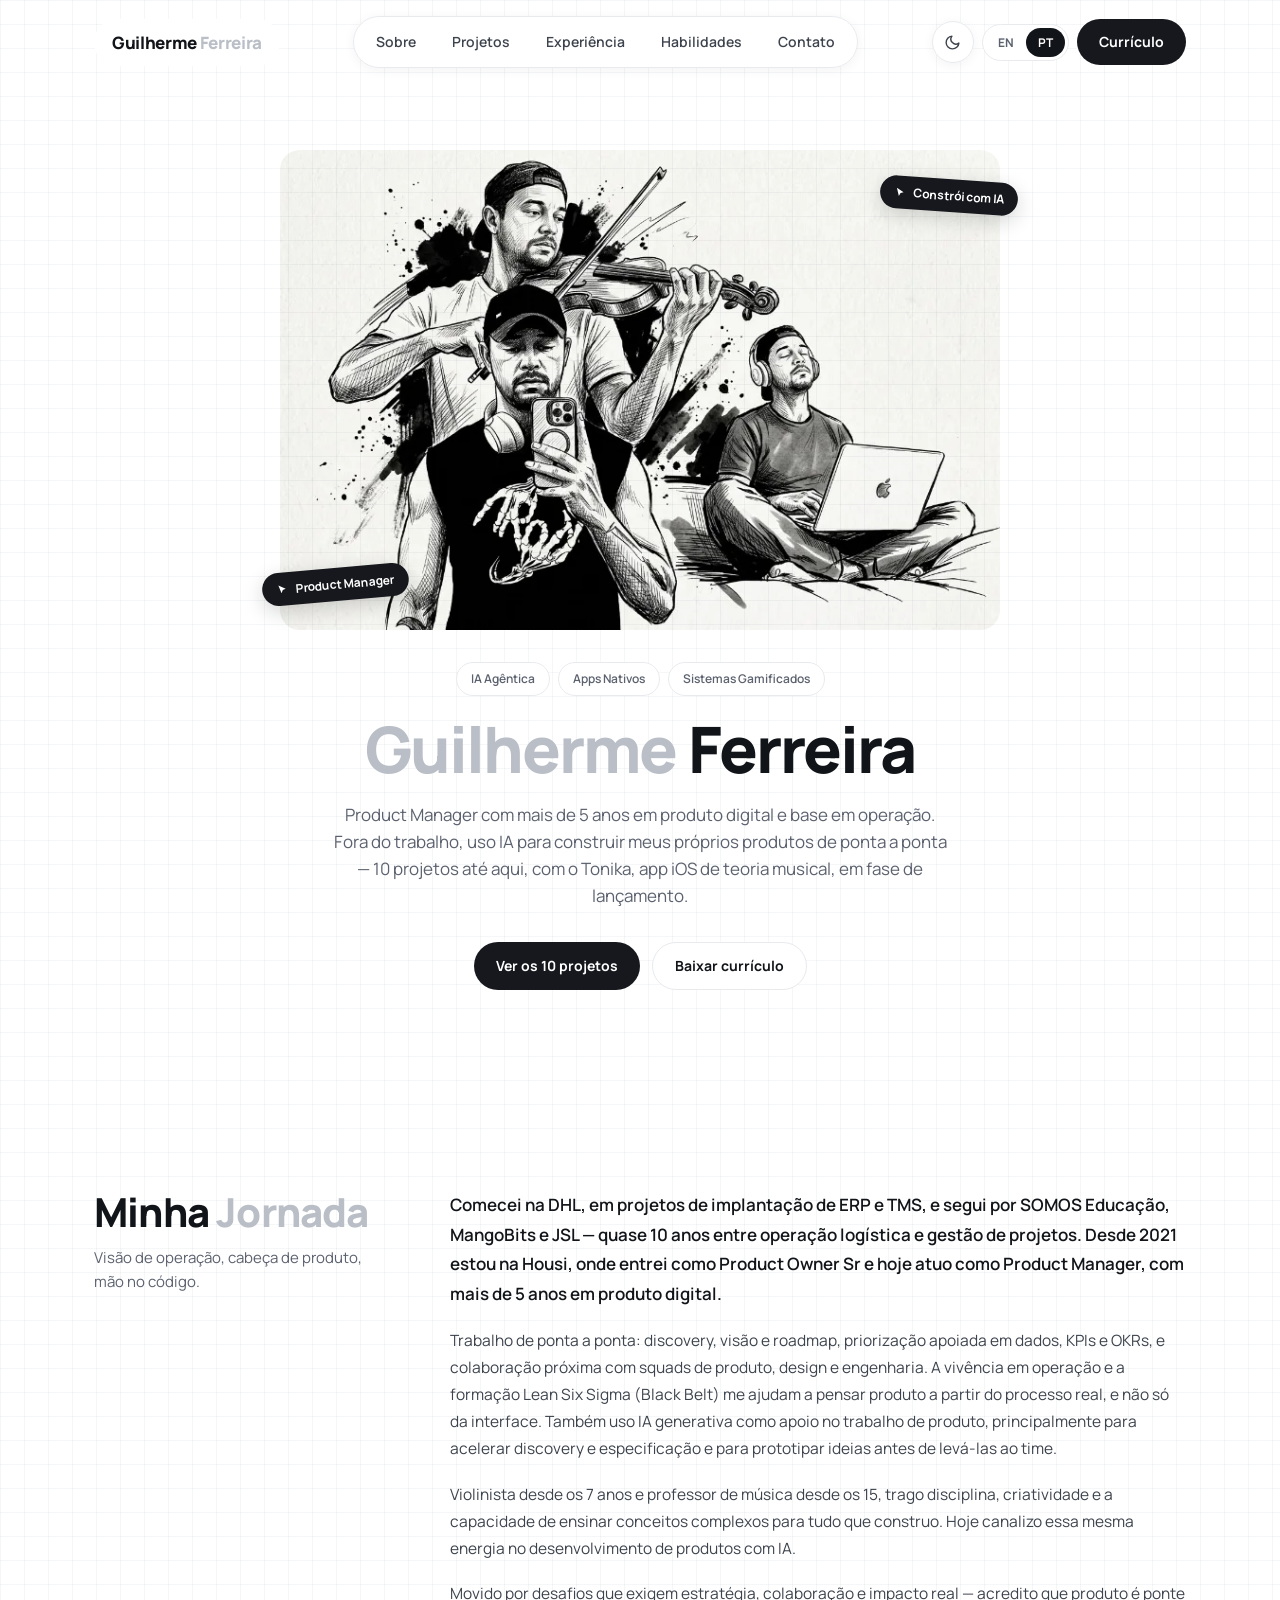
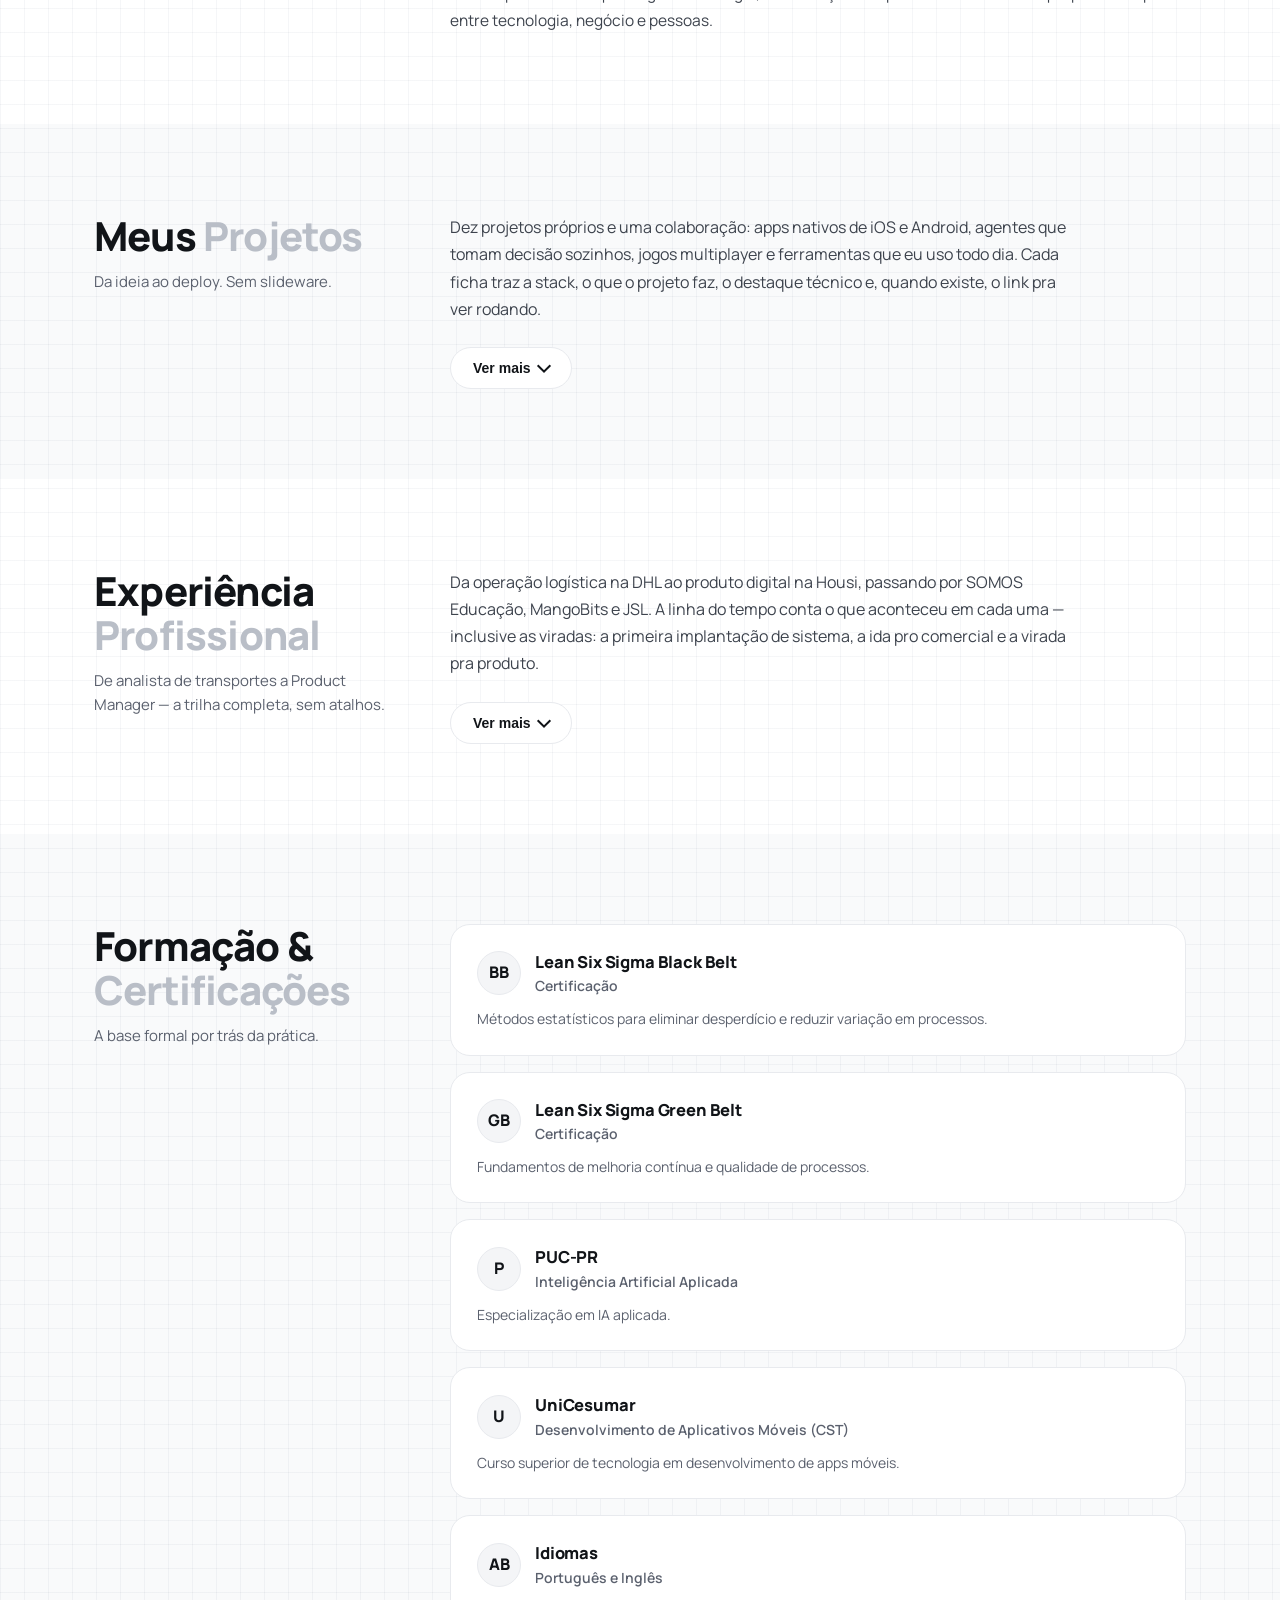
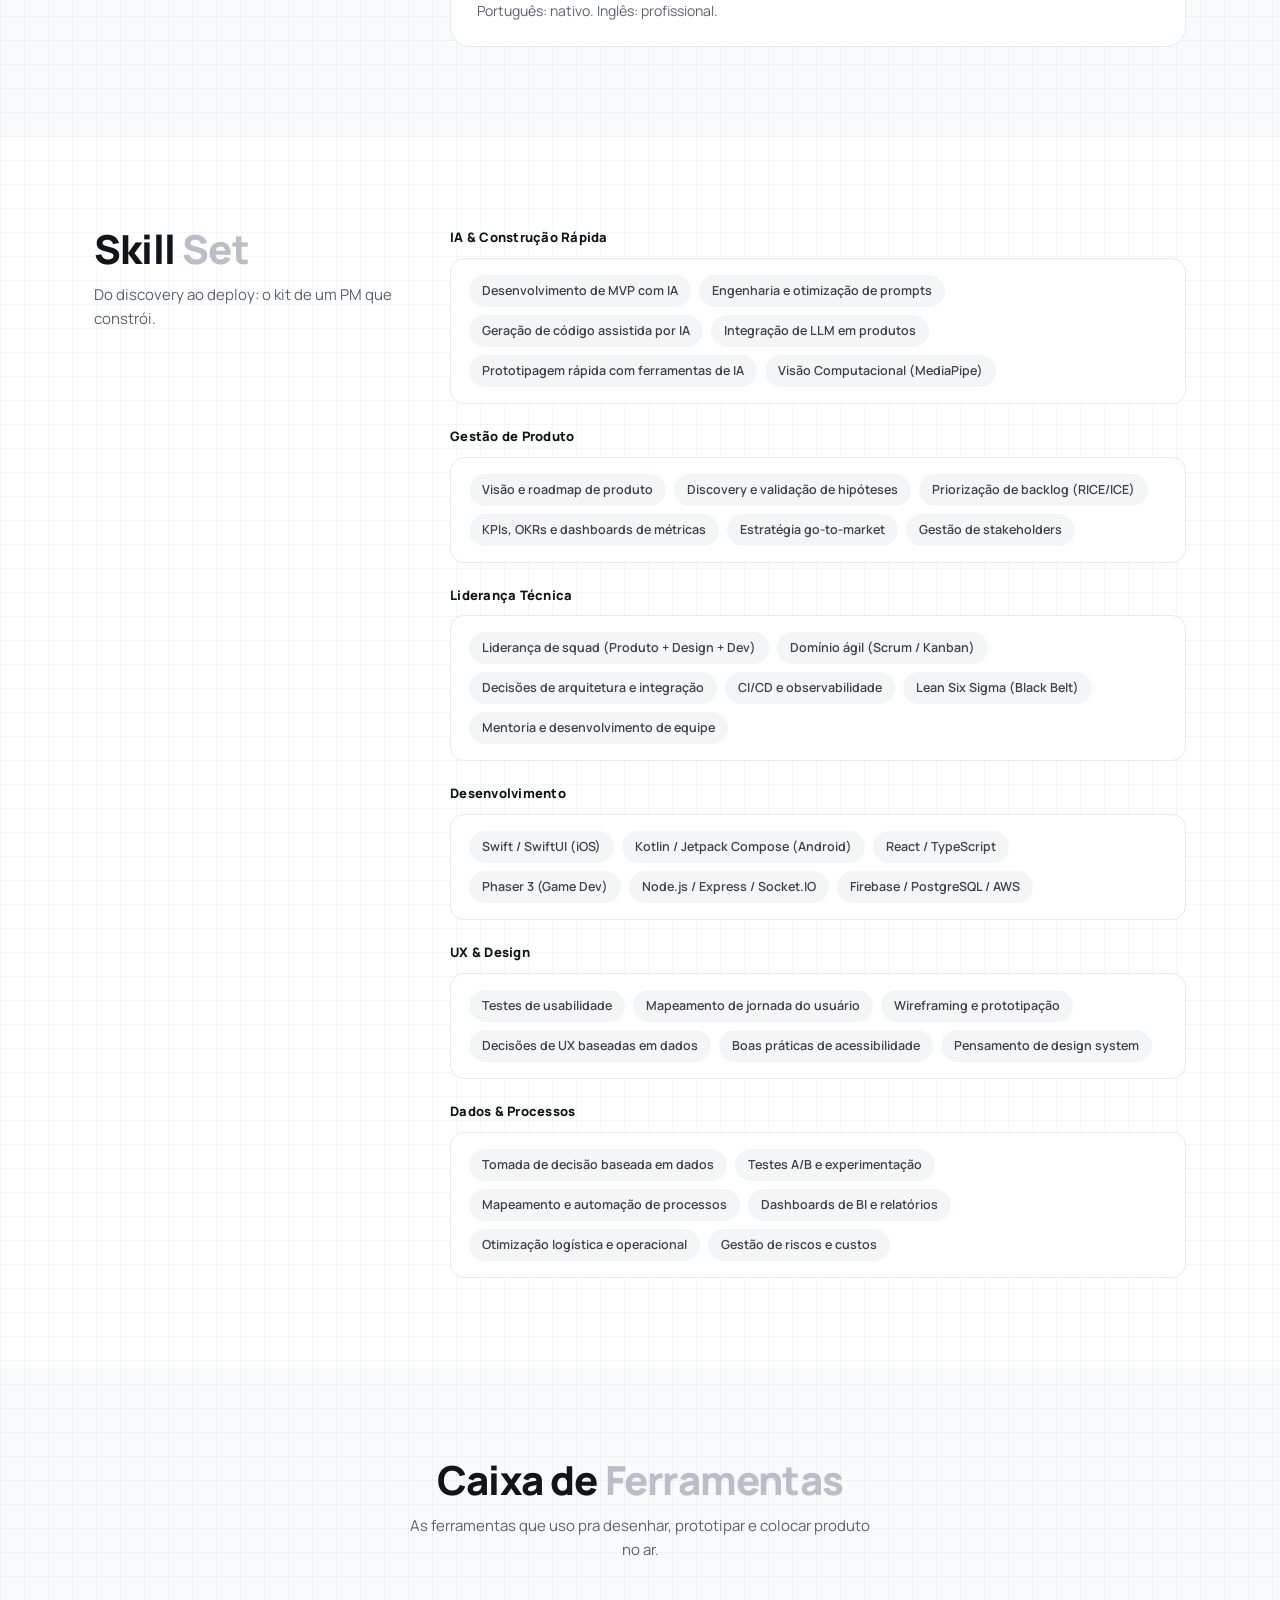
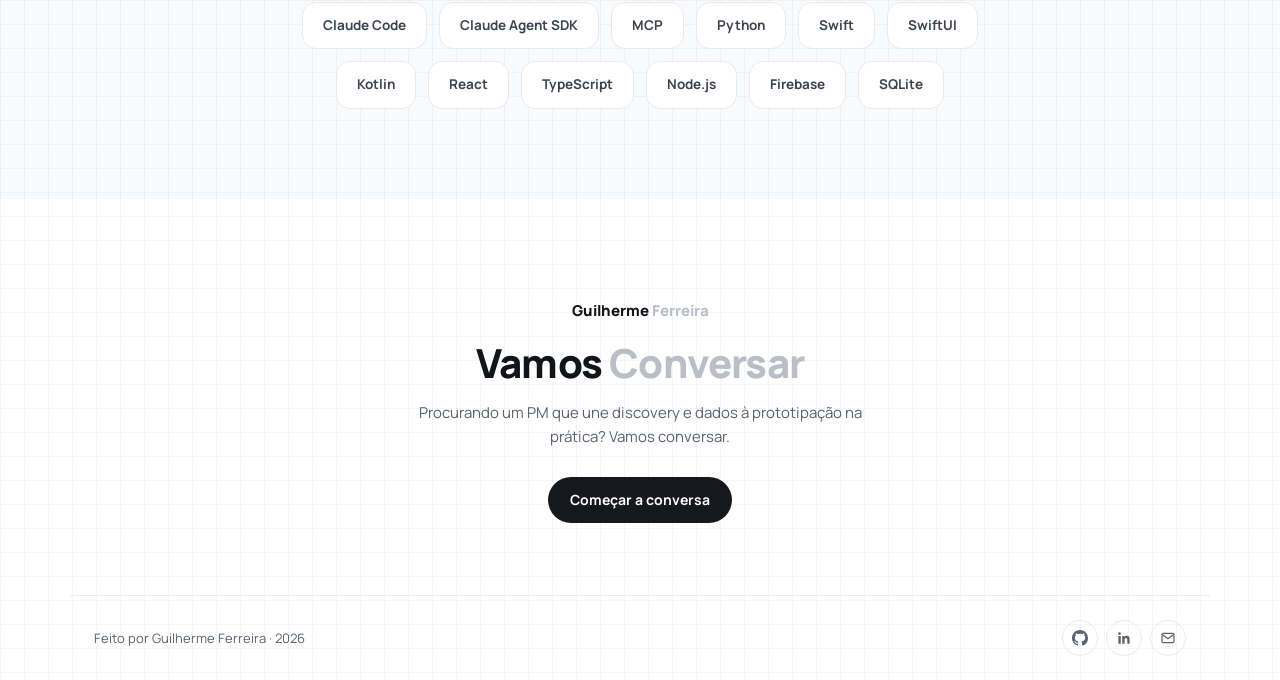
==== commit 9c60eef5: "perf: ilustracao do hero em webp com srcset 318 KB de JPEG carregando acima da dobra viram 72 KB no " ====
--- a/prototype-compacto.html
+++ b/prototype-compacto.html
@@ -395,6 +395,7 @@
       width: min(720px, 100%);
       margin: 0 auto 32px;
     }
+    .hero__stage picture { display: block; }
     .hero__art {
       width: 100%;
       height: auto;
@@ -497,7 +498,24 @@
     }
     .more-btn[aria-expanded="true"]::after { transform: translateY(1px) rotate(-135deg); }
     [hidden] { display: none !important; }
-    .more { margin-top: 28px; }
+
+    /* o painel aberto sai da coluna estreita do split e usa a largura toda;
+       antes ficava espremido em ~740px com metade da pagina vazia ao lado */
+    .more {
+      margin-top: 44px;
+      padding-top: 40px;
+      border-top: 1px solid var(--border);
+      animation: painelIn 0.4s cubic-bezier(0.22, 0.61, 0.36, 1);
+    }
+    /* a linha do tempo e texto corrido: a largura toda estraga a leitura */
+    .more--narrow .timeline { max-width: 860px; }
+    @keyframes painelIn {
+      from { opacity: 0; transform: translateY(-8px); }
+      to { opacity: 1; transform: none; }
+    }
+    @media (prefers-reduced-motion: reduce) {
+      .more { animation: none; }
+    }
 
     /* ---------- Projects ---------- */
     .tabs {
@@ -542,21 +560,40 @@
     }
     .card__thumb {
       position: relative;
-      height: 120px;
+      height: 168px;
       background: linear-gradient(135deg, var(--thumb-from) 0%, var(--thumb-to) 100%);
       display: grid;
       place-items: center;
       overflow: hidden;
     }
-    .card__thumb-letter {
-      position: relative;
-      transition: transform 0.35s cubic-bezier(0.22, 0.61, 0.36, 1);
-      font-size: 84px;
-      font-weight: 800;
-      letter-spacing: -0.04em;
-      color: var(--thumb-letter);
-      user-select: none;
-    }
+    /* capa real: screenshot do proprio projeto */
+    /* posicionada em vez de item de grid: com place-items:center o
+       height:100% resolvia contra o conteudo, nao contra os 168px do thumb,
+       e a capa transbordava a moldura */
+    .card__shot {
+      position: absolute;
+      inset: 0;
+      width: 100%;
+      height: 100%;
+      object-fit: cover;
+      object-position: center;
+      transition: transform 0.5s cubic-bezier(0.22, 0.61, 0.36, 1);
+    }
+    .card:hover .card__shot { transform: scale(1.04); }
+
+    /* capa desenhada: esquema do que o projeto faz, nao um screenshot */
+    .card__art {
+      position: absolute;
+      inset: 0;
+      width: 100%;
+      height: 100%;
+      padding: 20px 26px;
+      color: var(--ink);
+      opacity: 0.42;
+      transition: transform 0.45s cubic-bezier(0.22, 0.61, 0.36, 1), opacity 0.3s ease;
+    }
+    .card:hover .card__art { transform: scale(1.035); opacity: 0.6; }
+    .card__art svg { width: 100%; height: 100%; display: block; }
     .card__status {
       position: absolute;
       top: 14px;
@@ -623,8 +660,7 @@
     }
     .card:hover .card__link::after,
     .card:focus-visible .card__link::after { transform: translateX(4px); }
-    .card:hover .card__thumb-letter,
-    .card:focus-visible .card__thumb-letter { transform: scale(1.07) translateY(-2px); }
+
 
     /* ---------- Work history / education cards ---------- */
     .stack { display: flex; flex-direction: column; gap: 16px; }
@@ -1001,7 +1037,12 @@
   <!-- Hero -->
   <header class="hero">
     <div class="hero__stage">
-      <img class="hero__art" src="assets/guilherme-ilustracao.jpg" width="1264" height="843" data-ui-alt="heroArtAlt" alt="">
+      <picture>
+        <source type="image/webp"
+                srcset="assets/guilherme-ilustracao-760.webp 760w, assets/guilherme-ilustracao.webp 1264w"
+                sizes="(max-width: 768px) calc(100vw - 48px), 720px">
+        <img class="hero__art" src="assets/guilherme-ilustracao.jpg" width="1264" height="843" data-ui-alt="heroArtAlt" alt="">
+      </picture>
       <span class="cursor-tag cursor-tag--l">
         <svg viewBox="0 0 24 24" fill="currentColor" aria-hidden="true"><path d="M5 3l14 8-6 2-3 6z"/></svg>
         <span data-ui="heroBadgeLeft"></span>
@@ -1046,11 +1087,11 @@
         <div>
           <p class="teaser" data-ui="projectsTeaser"></p>
           <button class="btn-line more-btn" type="button" aria-expanded="false" aria-controls="projects-full" data-more></button>
-          <div class="more" id="projects-full" hidden>
-            <div class="tabs" id="theme-tabs" role="tablist"></div>
-            <div class="cards" id="projects-grid"></div>
-          </div>
         </div>
+      </div>
+      <div class="wrap more" id="projects-full" hidden>
+        <div class="tabs" id="theme-tabs" role="tablist"></div>
+        <div class="cards" id="projects-grid"></div>
       </div>
     </section>
 
@@ -1064,10 +1105,10 @@
         <div>
           <p class="teaser" data-ui="workTeaser"></p>
           <button class="btn-line more-btn" type="button" aria-expanded="false" aria-controls="work-full" data-more></button>
-          <div class="more" id="work-full" hidden>
-            <div class="timeline" id="work-list"></div>
-          </div>
         </div>
+      </div>
+      <div class="wrap more more--narrow" id="work-full" hidden>
+        <div class="timeline" id="work-list"></div>
       </div>
     </section>
 
@@ -1888,6 +1929,118 @@
       }).join('');
     }
 
+    // ============================
+    // CAPAS DOS CARDS
+    // ============================
+    // Esquemas do que cada projeto faz, desenhados em traco. Nao sao
+    // screenshots: so o Tonika tem imagem real do produto.
+    var ART = {
+      grafo:
+        '<svg viewBox="0 0 200 110" fill="none" stroke="currentColor" stroke-width="1.6" stroke-linecap="round">' +
+        '<path d="M46 34 100 20M46 34 62 76M100 20 154 38M62 76 118 84M154 38 118 84M100 20 62 76M154 38 172 78M118 84 172 78"/>' +
+        '<circle cx="46" cy="34" r="7" fill="currentColor" stroke="none"/><circle cx="100" cy="20" r="10" fill="currentColor" stroke="none"/>' +
+        '<circle cx="62" cy="76" r="6" fill="currentColor" stroke="none"/><circle cx="154" cy="38" r="8" fill="currentColor" stroke="none"/>' +
+        '<circle cx="118" cy="84" r="5" fill="currentColor" stroke="none"/><circle cx="172" cy="78" r="4" fill="currentColor" stroke="none"/></svg>',
+      trade:
+        '<svg viewBox="0 0 200 110" fill="none" stroke="currentColor" stroke-width="1.6" stroke-linecap="round" stroke-linejoin="round">' +
+        '<path d="M6 82 30 66 54 74 78 40 102 52 126 26 150 36 174 14 194 22"/>' +
+        '<path d="M6 100h188" opacity=".35"/>' +
+        '<circle cx="78" cy="40" r="4.5" fill="currentColor" stroke="none"/><circle cx="126" cy="26" r="4.5" fill="currentColor" stroke="none"/>' +
+        '<path d="M78 40v-18M126 26v-14" stroke-width="1.2" opacity=".5"/>' +
+        '<rect x="66" y="6" width="24" height="12" rx="6" fill="currentColor" stroke="none"/>' +
+        '<rect x="114" y="0" width="24" height="12" rx="6" fill="currentColor" stroke="none" opacity=".45"/></svg>',
+      partitura:
+        '<svg viewBox="0 0 200 110" fill="none" stroke="currentColor" stroke-width="1.4" stroke-linecap="round">' +
+        '<path d="M8 22h184M8 38h184M8 54h184M8 70h184M8 86h184" opacity=".38"/>' +
+        '<ellipse cx="52" cy="54" rx="9" ry="6.5" fill="currentColor" stroke="none" transform="rotate(-18 52 54)"/><path d="M60 50V20"/>' +
+        '<ellipse cx="100" cy="38" rx="9" ry="6.5" fill="currentColor" stroke="none" transform="rotate(-18 100 38)"/><path d="M108 34V6"/>' +
+        '<ellipse cx="148" cy="70" rx="9" ry="6.5" fill="currentColor" stroke="none" transform="rotate(-18 148 70)"/><path d="M156 66V38"/>' +
+        '<path d="M60 20h48M108 10h48" stroke-width="3"/></svg>',
+      arena:
+        '<svg viewBox="0 0 200 110" fill="none" stroke="currentColor" stroke-width="1.6">' +
+        '<circle cx="100" cy="55" r="11" fill="currentColor" stroke="none"/>' +
+        '<circle cx="100" cy="55" r="24" opacity=".75"/><circle cx="100" cy="55" r="36" opacity=".5"/><circle cx="100" cy="55" r="48" opacity=".28"/>' +
+        '<path d="M100 22V8M100 88v14M56 55H38M164 55h18" stroke-linecap="round" opacity=".6"/>' +
+        '<rect x="60" y="18" width="9" height="9" rx="2" fill="currentColor" stroke="none"/>' +
+        '<rect x="138" y="84" width="9" height="9" rx="2" fill="currentColor" stroke="none"/>' +
+        '<rect x="146" y="26" width="7" height="7" rx="2" fill="currentColor" stroke="none" opacity=".6"/></svg>',
+      arvore:
+        '<svg viewBox="0 0 200 110" fill="none" stroke="currentColor" stroke-width="1.6" stroke-linecap="round">' +
+        '<path d="M100 26v18M100 44H44v14M100 44h56v14M44 70v12M44 70H22v12M156 70v12M156 70h22v12"/>' +
+        '<rect x="74" y="6" width="52" height="20" rx="6" fill="currentColor" stroke="none"/>' +
+        '<rect x="20" y="56" width="48" height="16" rx="5" fill="currentColor" stroke="none" opacity=".7"/>' +
+        '<rect x="132" y="56" width="48" height="16" rx="5" fill="currentColor" stroke="none" opacity=".7"/>' +
+        '<rect x="10" y="86" width="26" height="12" rx="4" fill="currentColor" stroke="none" opacity=".45"/>' +
+        '<rect x="44" y="86" width="26" height="12" rx="4" fill="currentColor" stroke="none" opacity=".45"/>' +
+        '<rect x="130" y="86" width="26" height="12" rx="4" fill="currentColor" stroke="none" opacity=".45"/>' +
+        '<rect x="164" y="86" width="26" height="12" rx="4" fill="currentColor" stroke="none" opacity=".45"/></svg>',
+      kanban:
+        '<svg viewBox="0 0 200 110" fill="none" stroke="currentColor" stroke-width="1.5">' +
+        '<rect x="4" y="4" width="58" height="102" rx="7" opacity=".45"/><rect x="71" y="4" width="58" height="102" rx="7" opacity=".45"/><rect x="138" y="4" width="58" height="102" rx="7" opacity=".45"/>' +
+        '<rect x="12" y="14" width="42" height="17" rx="4" fill="currentColor" stroke="none"/>' +
+        '<rect x="12" y="37" width="42" height="17" rx="4" fill="currentColor" stroke="none" opacity=".55"/>' +
+        '<rect x="79" y="14" width="42" height="17" rx="4" fill="currentColor" stroke="none" opacity=".8"/>' +
+        '<rect x="79" y="37" width="42" height="17" rx="4" fill="currentColor" stroke="none" opacity=".4"/>' +
+        '<rect x="79" y="60" width="42" height="17" rx="4" fill="currentColor" stroke="none" opacity=".4"/>' +
+        '<rect x="146" y="14" width="42" height="17" rx="4" fill="currentColor" stroke="none" opacity=".6"/></svg>',
+      postura:
+        '<svg viewBox="0 0 200 110" fill="none" stroke="currentColor" stroke-width="1.6" stroke-linecap="round">' +
+        '<path d="M70 20v26M70 46 44 72M70 46l26 26M70 46H46M70 46h24M46 46 34 26M94 46l14-20"/>' +
+        '<circle cx="70" cy="12" r="8" fill="currentColor" stroke="none"/>' +
+        '<circle cx="46" cy="46" r="4" fill="currentColor" stroke="none"/><circle cx="94" cy="46" r="4" fill="currentColor" stroke="none"/>' +
+        '<circle cx="44" cy="72" r="4" fill="currentColor" stroke="none"/><circle cx="96" cy="72" r="4" fill="currentColor" stroke="none"/>' +
+        '<circle cx="34" cy="26" r="3.5" fill="currentColor" stroke="none"/><circle cx="108" cy="26" r="3.5" fill="currentColor" stroke="none"/>' +
+        '<path d="M130 58c6-26 12-26 18 0s12 26 18 0 12-26 18 0" opacity=".55"/></svg>',
+      trio:
+        '<svg viewBox="0 0 200 110" fill="none" stroke="currentColor" stroke-width="1.6">' +
+        '<path d="M100 40 44 84M100 40l56 44M44 84h112" opacity=".55"/>' +
+        '<circle cx="100" cy="28" r="15" fill="currentColor" stroke="none"/>' +
+        '<circle cx="44" cy="92" r="12" fill="currentColor" stroke="none" opacity=".72"/>' +
+        '<circle cx="156" cy="92" r="12" fill="currentColor" stroke="none" opacity=".72"/>' +
+        '<path d="M100 56v18" stroke-dasharray="4 5" opacity=".6"/></svg>',
+      dex:
+        '<svg viewBox="0 0 200 110" fill="none" stroke="currentColor" stroke-width="1.5">' +
+        '<rect x="6" y="6" width="40" height="46" rx="8" fill="currentColor" stroke="none"/>' +
+        '<rect x="54" y="6" width="40" height="46" rx="8" fill="currentColor" stroke="none" opacity=".62"/>' +
+        '<rect x="102" y="6" width="40" height="46" rx="8" opacity=".5"/>' +
+        '<rect x="150" y="6" width="40" height="46" rx="8" opacity=".5"/>' +
+        '<rect x="6" y="60" width="40" height="46" rx="8" fill="currentColor" stroke="none" opacity=".38"/>' +
+        '<rect x="54" y="60" width="40" height="46" rx="8" opacity=".5"/>' +
+        '<rect x="102" y="60" width="40" height="46" rx="8" opacity=".5"/>' +
+        '<rect x="150" y="60" width="40" height="46" rx="8" opacity=".5"/></svg>',
+      chat:
+        '<svg viewBox="0 0 200 110" fill="none" stroke="currentColor" stroke-width="1.6">' +
+        '<rect x="6" y="10" width="106" height="38" rx="14" fill="currentColor" stroke="none"/>' +
+        '<rect x="74" y="60" width="120" height="40" rx="14" opacity=".6"/>' +
+        '<circle cx="34" cy="29" r="4" fill="var(--surface)" stroke="none"/><circle cx="52" cy="29" r="4" fill="var(--surface)" stroke="none"/><circle cx="70" cy="29" r="4" fill="var(--surface)" stroke="none"/>' +
+        '<path d="M92 74h84M92 86h56" stroke-linecap="round" opacity=".7"/></svg>'
+    };
+
+    var CAPA = {
+      harmonicmap: { img: 'assets/screenshots/harmonicmap/07-composicao.png' },
+      graphify:    { art: 'grafo' },
+      tradeagent:  { art: 'trade' },
+      retornelo:   { art: 'partitura' },
+      eternalpyre: { art: 'arena' },
+      kpitree:     { art: 'arvore' },
+      castor:      { art: 'kanban' },
+      cellotutor:  { art: 'postura' },
+      fitlink:     { art: 'trio' },
+      energydeck:  { art: 'dex' },
+      httuicom:    { art: 'chat' }
+    };
+
+    function capaHtml(p) {
+      var c = CAPA[p.id];
+      if (c && c.img) {
+        return '<img class="card__shot" src="' + c.img + '" alt="" loading="lazy">';
+      }
+      if (c && ART[c.art]) {
+        return '<div class="card__art" aria-hidden="true">' + ART[c.art] + '</div>';
+      }
+      return '<span class="card__thumb-letter" aria-hidden="true">' + p.name.charAt(0).toUpperCase() + '</span>';
+    }
+
     function cardHtml(p) {
       var statusClass = 'card__status--' + p.status.toLowerCase();
       var tech = p.tech.slice(0, 4).map(function (tag) { return '<span>' + tag + '</span>'; }).join('');
@@ -1895,7 +2048,7 @@
       return (
         '<article class="card" data-project="' + p.id + '" tabindex="0" role="button" aria-label="' + p.name + '">' +
           '<div class="card__thumb" aria-hidden="true">' +
-            '<span class="card__thumb-letter">' + p.name.charAt(0).toUpperCase() + '</span>' +
+            capaHtml(p) +
             collab +
             '<span class="card__status ' + statusClass + '">' + p.status + '</span>' +
           '</div>' +
